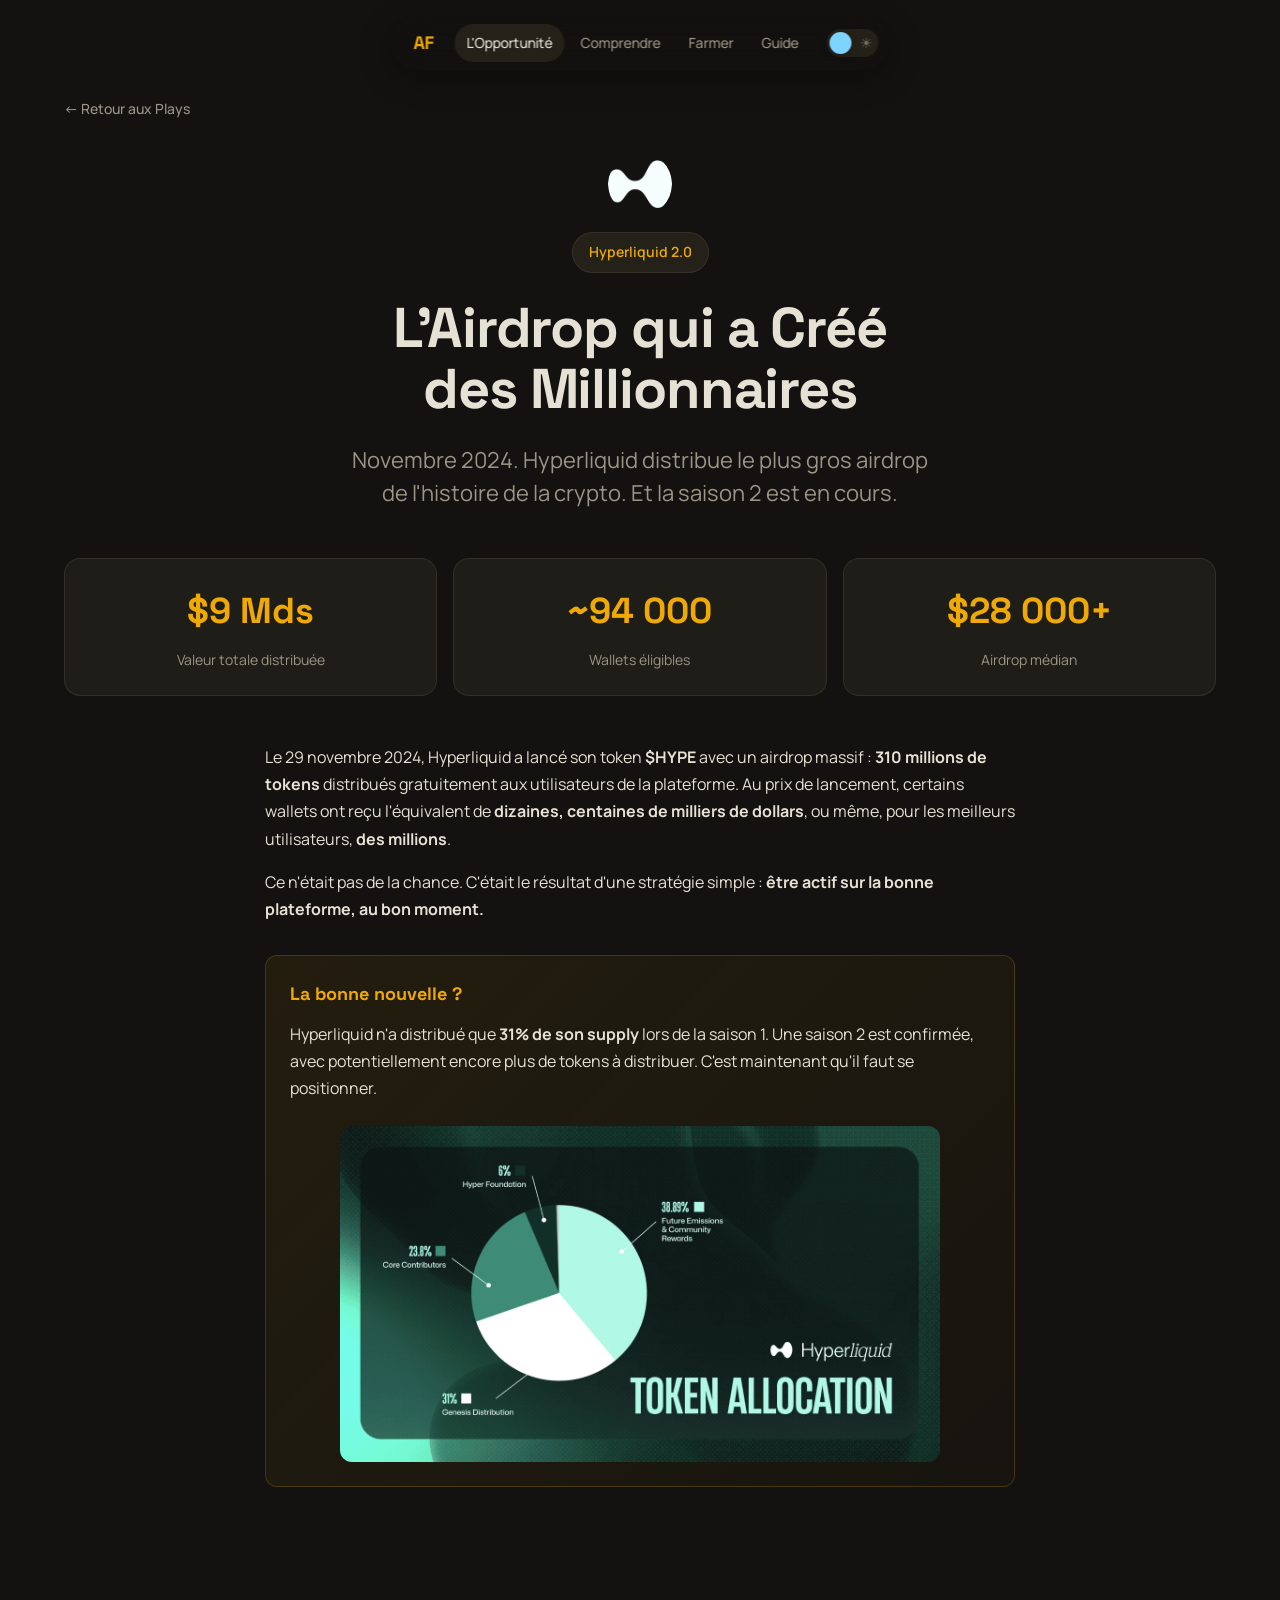
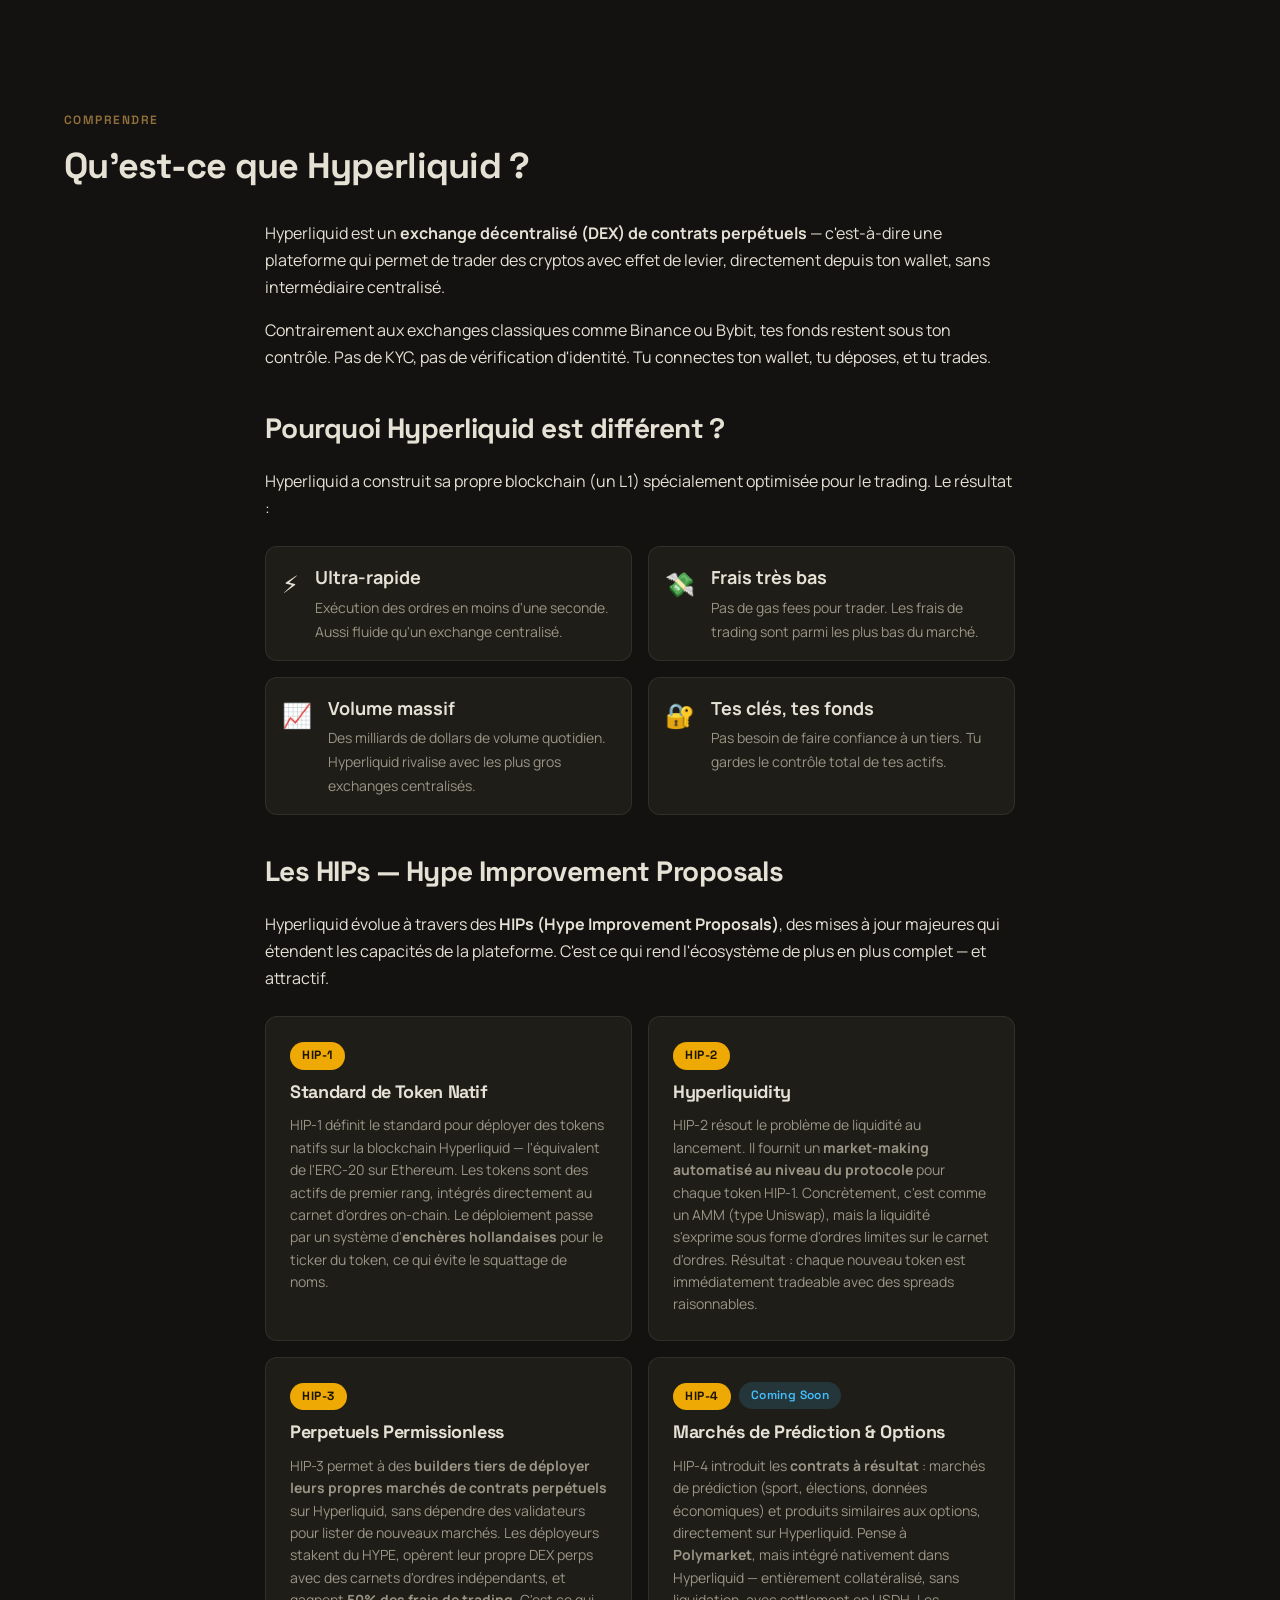
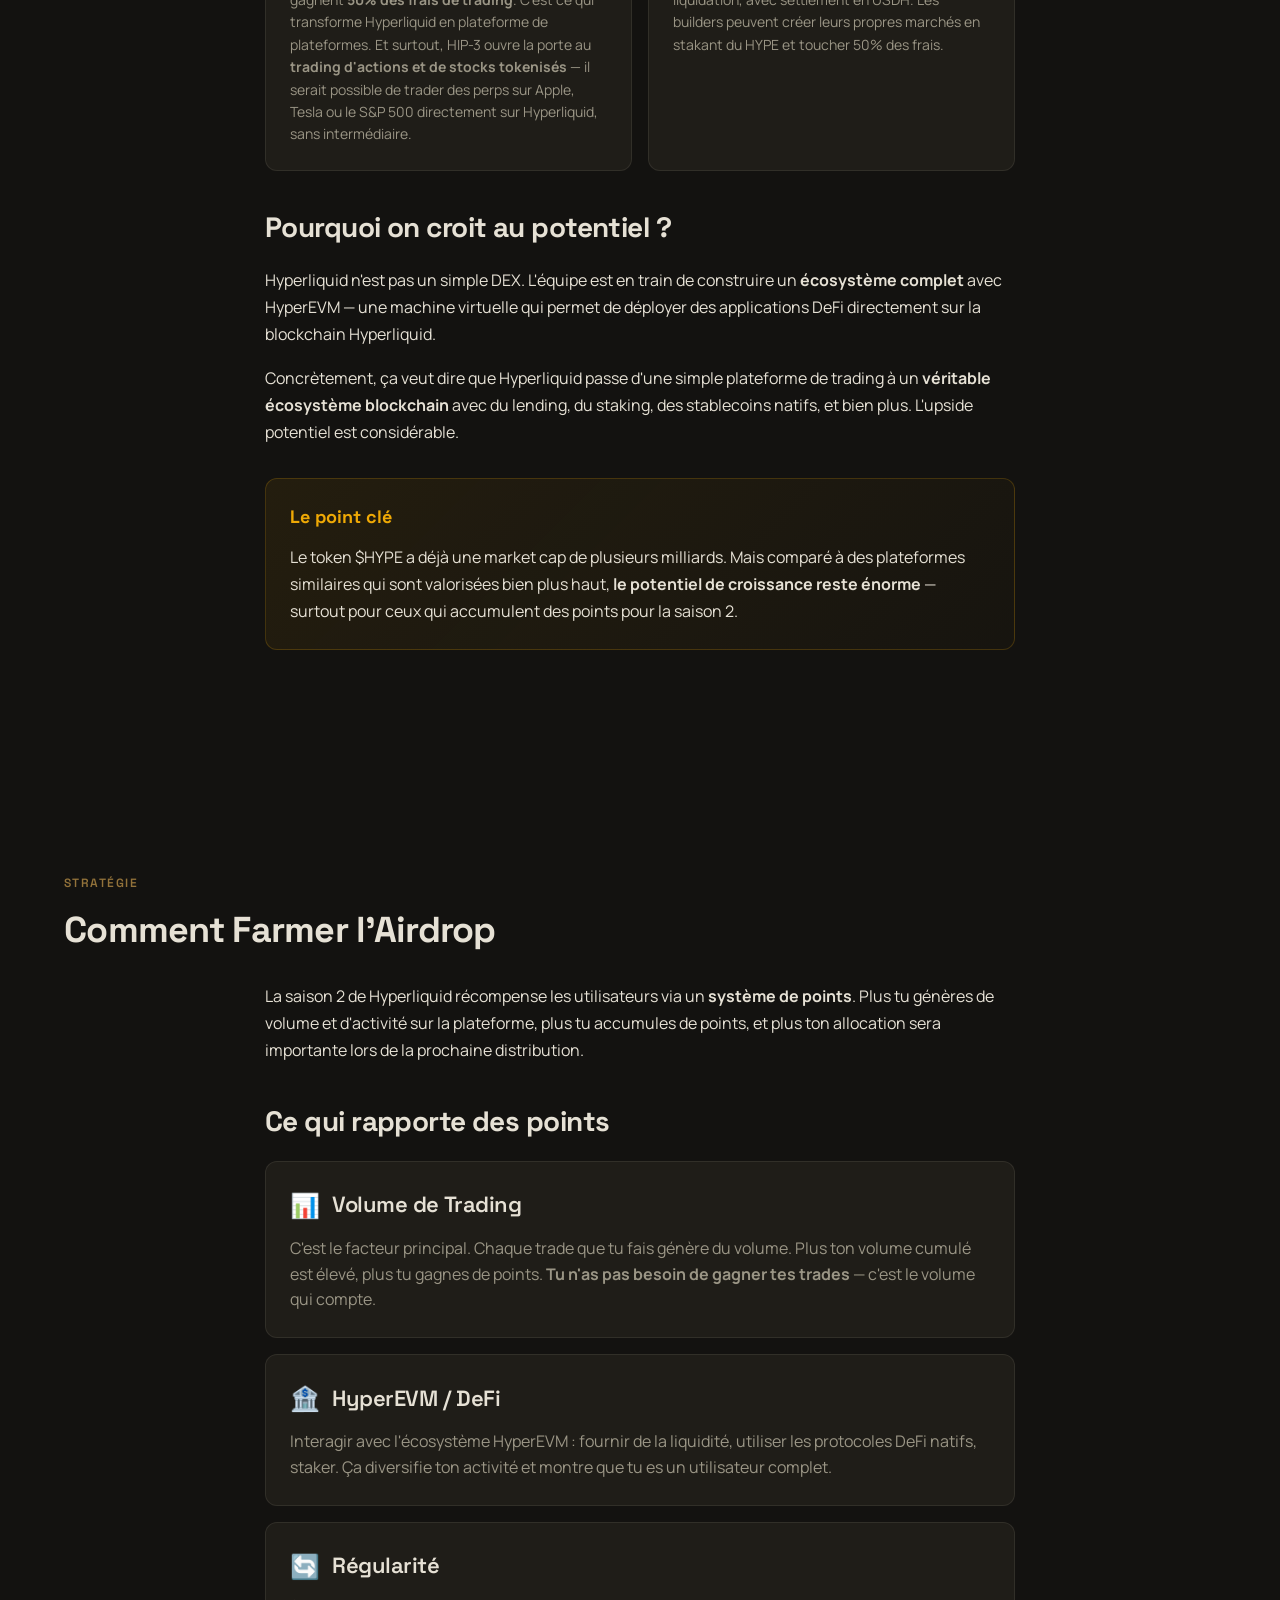
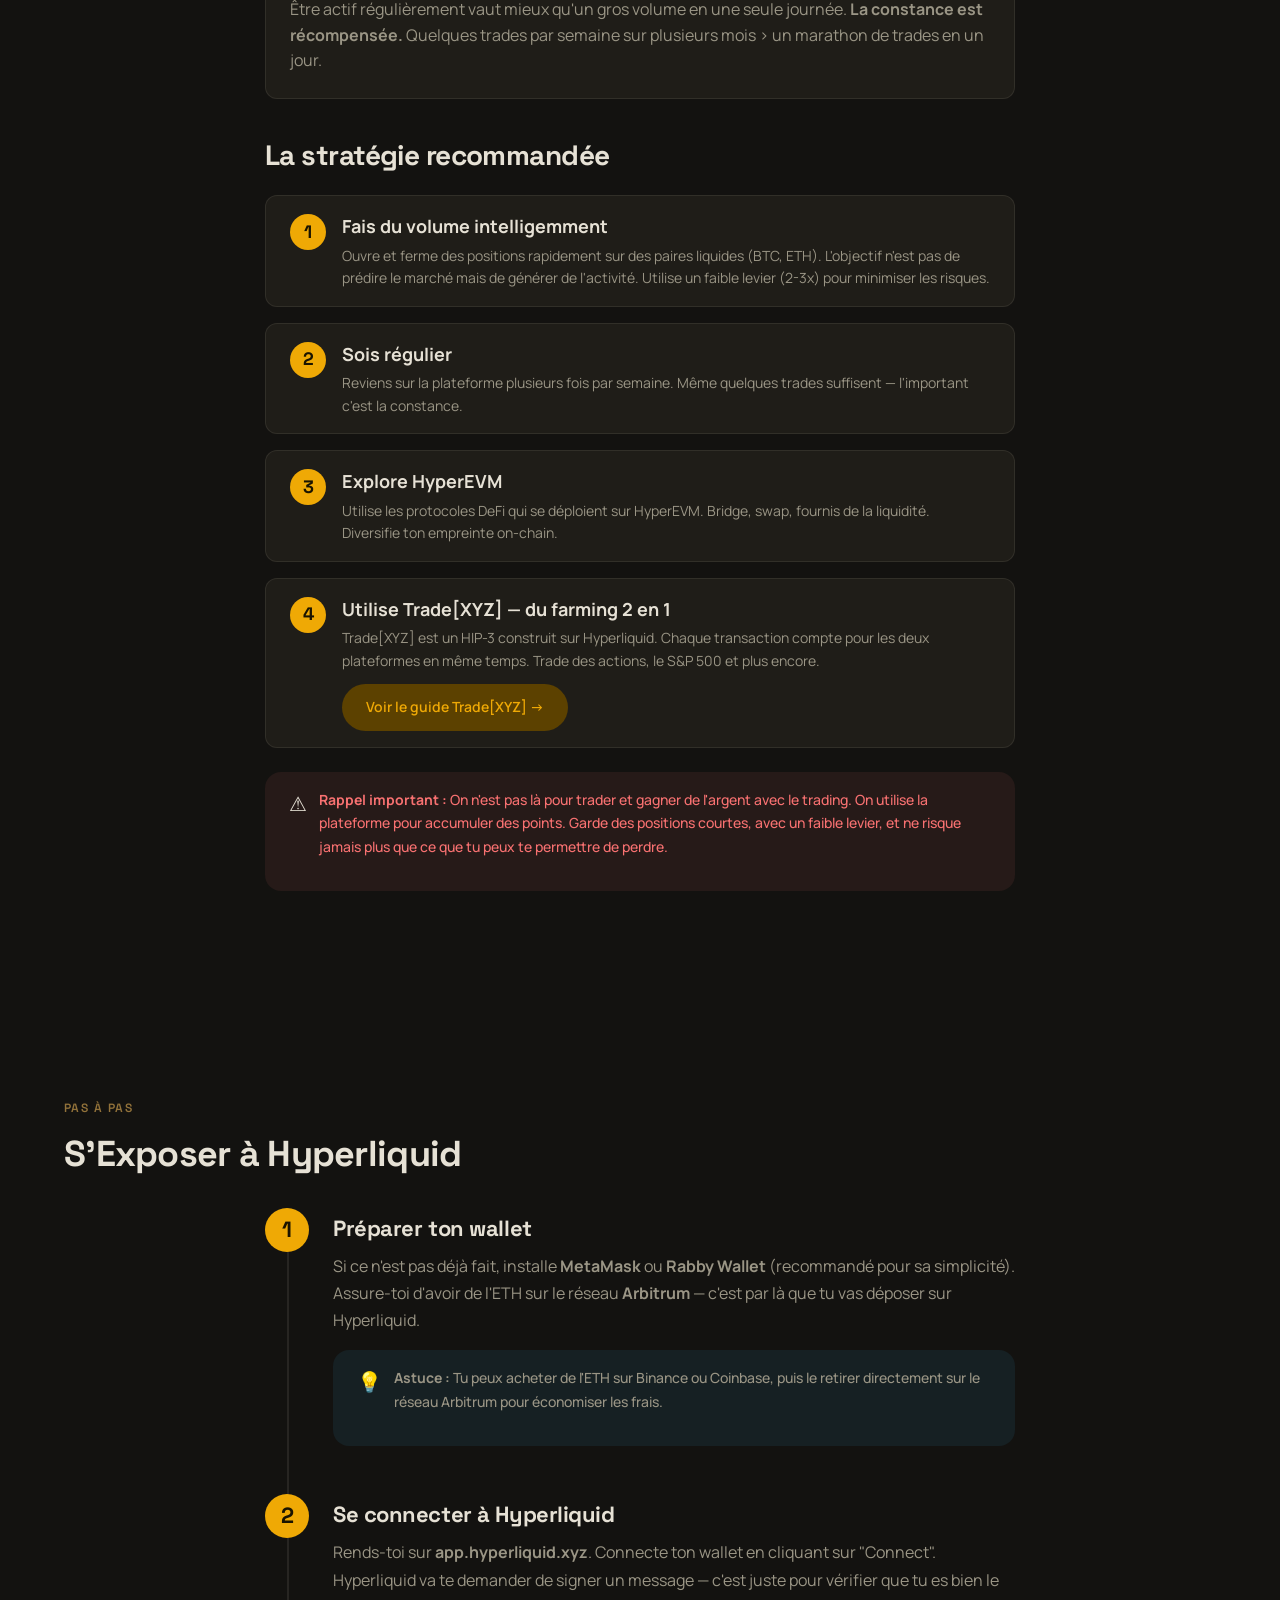
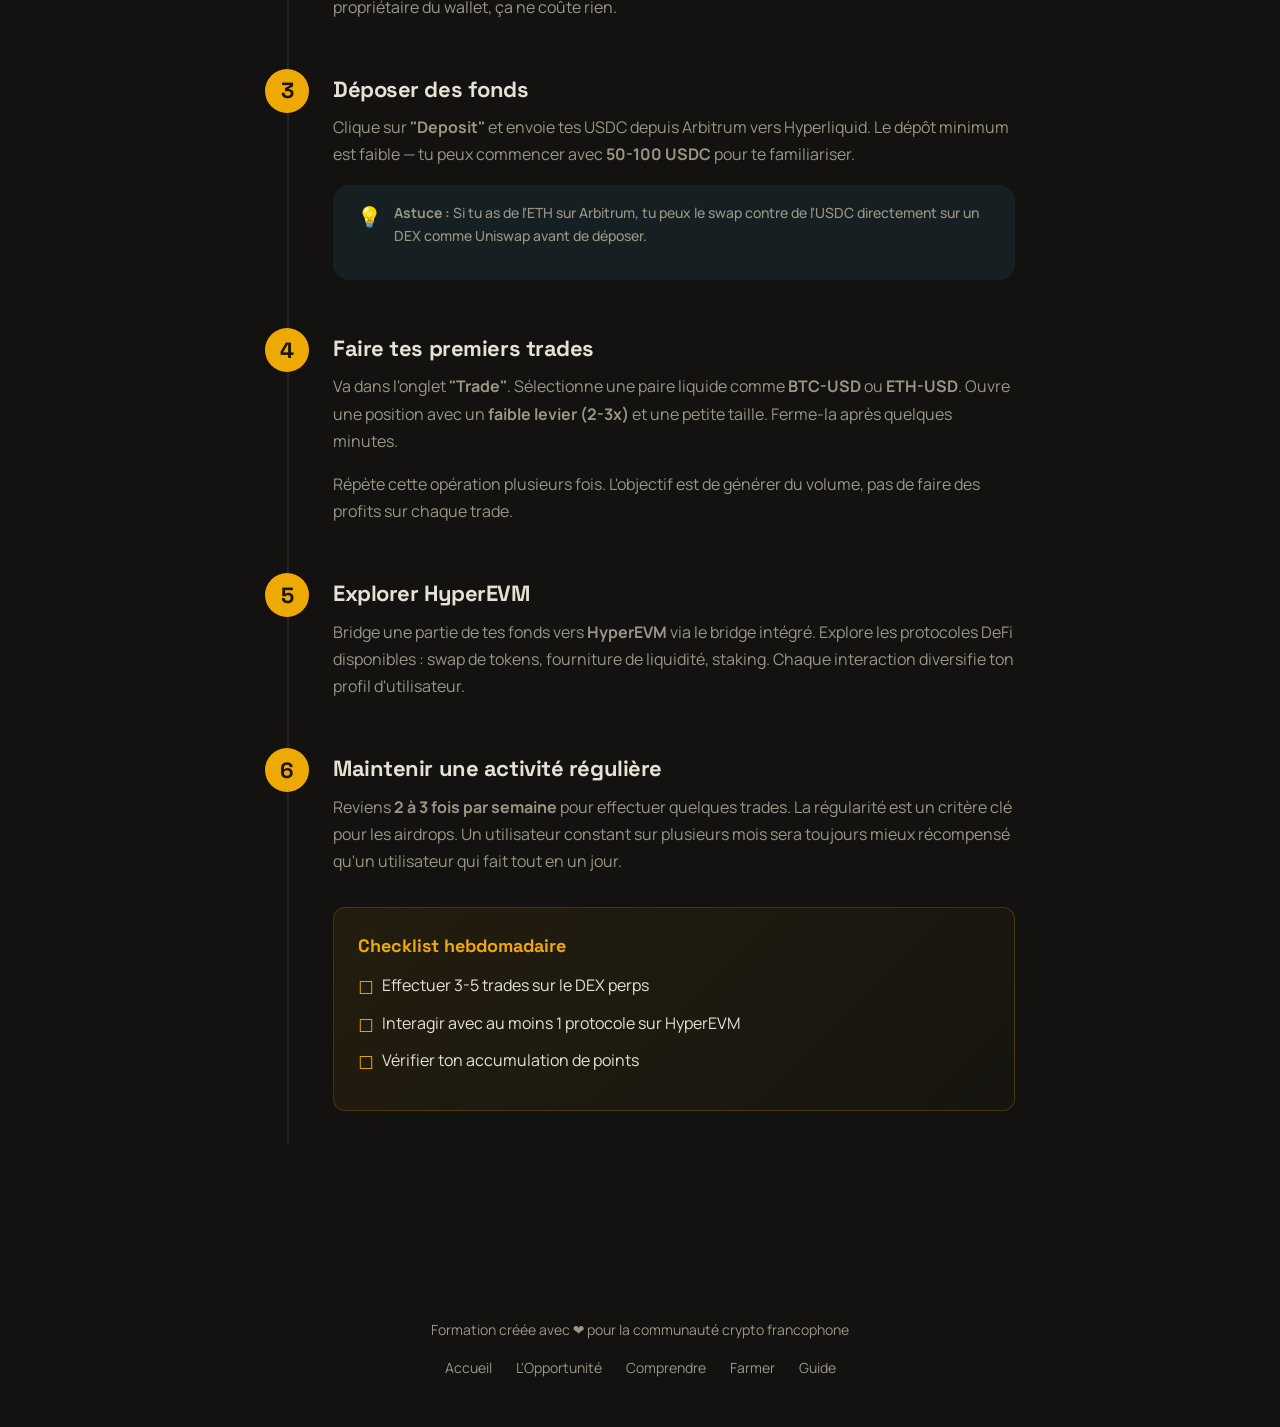
==== hyperliquid.html @ ed99808a "Site Airdrop Formation - guides Hyperliquid & Trade[XYZ] Co-Authored-By: Claude Opus 4.6 (1M context" ====
<!DOCTYPE html>
<html lang="fr" data-theme="dark">
<head>
  <meta charset="UTF-8">
  <meta name="viewport" content="width=device-width, initial-scale=1.0">
  <title>Guide Hyperliquid 2.0 — Airdrop Formation</title>
  <link rel="preconnect" href="https://fonts.googleapis.com">
  <link rel="preconnect" href="https://fonts.gstatic.com" crossorigin>
  <link href="https://fonts.googleapis.com/css2?family=Manrope:wght@300;400;500;600;700;800&family=Space+Grotesk:wght@400;500;600;700&display=swap" rel="stylesheet">
  <link rel="stylesheet" href="style.css">
  <link rel="stylesheet" href="guide.css">
</head>
<body>

  <!-- Scroll Progress -->
  <div class="scroll-progress" id="scrollProgress"></div>

  <!-- Navigation -->
  <nav class="nav" id="nav">
    <a href="index.html" class="nav-logo">AF</a>
    <ul class="nav-links">
      <li><a href="#hook" class="active">L'Opportunité</a></li>
      <li><a href="#understand">Comprendre</a></li>
      <li><a href="#farm">Farmer</a></li>
      <li><a href="#steps">Guide</a></li>
    </ul>
    <div class="theme-toggle" id="themeToggle" role="button" aria-label="Basculer thème clair/sombre">
      <span class="theme-toggle-icon moon">🌙</span>
      <span class="theme-toggle-icon sun">☀️</span>
    </div>
    <button class="nav-hamburger" id="navHamburger" aria-label="Menu">☰</button>
  </nav>

  <!-- ═══════════════ SECTION 1 — HOOK ═══════════════ -->
  <section class="guide-section section" id="hook">
    <div class="container">
      <a href="index.html" class="back-link reveal">← Retour aux Plays</a>

      <div class="guide-hero reveal reveal-delay-1">
        <img src="HL symbol_light green.png" alt="Hyperliquid" class="guide-hero-logo">
        <div class="guide-hero-badge">Hyperliquid 2.0</div>
        <h1 class="guide-hero-title">L'Airdrop qui a Créé<br>des <span class="gradient-text">Millionnaires</span></h1>
        <p class="guide-hero-subtitle">Novembre 2024. Hyperliquid distribue le plus gros airdrop de l'histoire de la crypto. Et la saison 2 est en cours.</p>
      </div>

      <div class="stats-row reveal reveal-delay-2">
        <div class="stat-card">
          <div class="stat-value">$9 Mds</div>
          <div class="stat-label">Valeur totale distribuée</div>
        </div>
        <div class="stat-card">
          <div class="stat-value">~94 000</div>
          <div class="stat-label">Wallets éligibles</div>
        </div>
        <div class="stat-card">
          <div class="stat-value">$28 000+</div>
          <div class="stat-label">Airdrop médian</div>
        </div>
      </div>

      <div class="guide-content reveal reveal-delay-3">
        <p>Le 29 novembre 2024, Hyperliquid a lancé son token <strong>$HYPE</strong> avec un airdrop massif : <strong>310 millions de tokens</strong> distribués gratuitement aux utilisateurs de la plateforme. Au prix de lancement, certains wallets ont reçu l'équivalent de <strong>dizaines, centaines de milliers de dollars</strong>, ou même, pour les meilleurs utilisateurs, <strong>des millions</strong>.</p>
        <p>Ce n'était pas de la chance. C'était le résultat d'une stratégie simple : <strong>être actif sur la bonne plateforme, au bon moment.</strong></p>

        <div class="highlight-box">
          <div class="highlight-box-title">La bonne nouvelle ?</div>
          <p>Hyperliquid n'a distribué que <strong>31% de son supply</strong> lors de la saison 1. Une saison 2 est confirmée, avec potentiellement encore plus de tokens à distribuer. C'est maintenant qu'il faut se positionner.</p>
          <img src="G5vGlauXwAAAbFG.png" alt="Hyperliquid Token Allocation — 38.89% réservés aux futures récompenses communautaires" class="guide-image">
        </div>
      </div>
    </div>
  </section>

  <!-- ═══════════════ SECTION 2 — COMPRENDRE ═══════════════ -->
  <section class="guide-section section" id="understand">
    <div class="container">
      <div class="section-label reveal">Comprendre</div>
      <h2 class="section-title reveal reveal-delay-1">Qu'est-ce que Hyperliquid ?</h2>

      <div class="guide-content reveal reveal-delay-2">
        <p>Hyperliquid est un <strong>exchange décentralisé (DEX) de contrats perpétuels</strong> — c'est-à-dire une plateforme qui permet de trader des cryptos avec effet de levier, directement depuis ton wallet, sans intermédiaire centralisé.</p>
        <p>Contrairement aux exchanges classiques comme Binance ou Bybit, tes fonds restent sous ton contrôle. Pas de KYC, pas de vérification d'identité. Tu connectes ton wallet, tu déposes, et tu trades.</p>

        <h3 class="guide-subtitle">Pourquoi Hyperliquid est différent ?</h3>
        <p>Hyperliquid a construit sa propre blockchain (un L1) spécialement optimisée pour le trading. Le résultat :</p>

        <div class="features-grid">
          <div class="feature-item">
            <span class="feature-icon">⚡</span>
            <div>
              <strong>Ultra-rapide</strong>
              <p>Exécution des ordres en moins d'une seconde. Aussi fluide qu'un exchange centralisé.</p>
            </div>
          </div>
          <div class="feature-item">
            <span class="feature-icon">💸</span>
            <div>
              <strong>Frais très bas</strong>
              <p>Pas de gas fees pour trader. Les frais de trading sont parmi les plus bas du marché.</p>
            </div>
          </div>
          <div class="feature-item">
            <span class="feature-icon">📈</span>
            <div>
              <strong>Volume massif</strong>
              <p>Des milliards de dollars de volume quotidien. Hyperliquid rivalise avec les plus gros exchanges centralisés.</p>
            </div>
          </div>
          <div class="feature-item">
            <span class="feature-icon">🔐</span>
            <div>
              <strong>Tes clés, tes fonds</strong>
              <p>Pas besoin de faire confiance à un tiers. Tu gardes le contrôle total de tes actifs.</p>
            </div>
          </div>
        </div>

        <h3 class="guide-subtitle">Les HIPs — Hype Improvement Proposals</h3>
        <p>Hyperliquid évolue à travers des <strong>HIPs (Hype Improvement Proposals)</strong>, des mises à jour majeures qui étendent les capacités de la plateforme. C'est ce qui rend l'écosystème de plus en plus complet — et attractif.</p>

        <div class="hip-cards">
          <div class="hip-card">
            <div class="hip-badge">HIP-1</div>
            <h4>Standard de Token Natif</h4>
            <p>HIP-1 définit le standard pour déployer des tokens natifs sur la blockchain Hyperliquid — l'équivalent de l'ERC-20 sur Ethereum. Les tokens sont des actifs de premier rang, intégrés directement au carnet d'ordres on-chain. Le déploiement passe par un système d'<strong>enchères hollandaises</strong> pour le ticker du token, ce qui évite le squattage de noms.</p>
          </div>
          <div class="hip-card">
            <div class="hip-badge">HIP-2</div>
            <h4>Hyperliquidity</h4>
            <p>HIP-2 résout le problème de liquidité au lancement. Il fournit un <strong>market-making automatisé au niveau du protocole</strong> pour chaque token HIP-1. Concrètement, c'est comme un AMM (type Uniswap), mais la liquidité s'exprime sous forme d'ordres limites sur le carnet d'ordres. Résultat : chaque nouveau token est immédiatement tradeable avec des spreads raisonnables.</p>
          </div>
          <div class="hip-card">
            <div class="hip-badge">HIP-3</div>
            <h4>Perpetuels Permissionless</h4>
            <p>HIP-3 permet à des <strong>builders tiers de déployer leurs propres marchés de contrats perpétuels</strong> sur Hyperliquid, sans dépendre des validateurs pour lister de nouveaux marchés. Les déployeurs stakent du HYPE, opèrent leur propre DEX perps avec des carnets d'ordres indépendants, et gagnent <strong>50% des frais de trading</strong>. C'est ce qui transforme Hyperliquid en plateforme de plateformes. Et surtout, HIP-3 ouvre la porte au <strong>trading d'actions et de stocks tokenisés</strong> — il serait possible de trader des perps sur Apple, Tesla ou le S&P 500 directement sur Hyperliquid, sans intermédiaire.</p>
          </div>
          <div class="hip-card">
            <div class="hip-badge">HIP-4</div><span class="coming-soon-badge">Coming Soon</span>
            <h4>Marchés de Prédiction & Options</h4>
            <p>HIP-4 introduit les <strong>contrats à résultat</strong> : marchés de prédiction (sport, élections, données économiques) et produits similaires aux options, directement sur Hyperliquid. Pense à <strong>Polymarket</strong>, mais intégré nativement dans Hyperliquid — entièrement collatéralisé, sans liquidation, avec settlement en USDH. Les builders peuvent créer leurs propres marchés en stakant du HYPE et toucher 50% des frais.</p>
          </div>
        </div>

        <h3 class="guide-subtitle">Pourquoi on croit au potentiel ?</h3>
        <p>Hyperliquid n'est pas un simple DEX. L'équipe est en train de construire un <strong>écosystème complet</strong> avec HyperEVM — une machine virtuelle qui permet de déployer des applications DeFi directement sur la blockchain Hyperliquid.</p>
        <p>Concrètement, ça veut dire que Hyperliquid passe d'une simple plateforme de trading à un <strong>véritable écosystème blockchain</strong> avec du lending, du staking, des stablecoins natifs, et bien plus. L'upside potentiel est considérable.</p>

        <div class="highlight-box">
          <div class="highlight-box-title">Le point clé</div>
          <p>Le token $HYPE a déjà une market cap de plusieurs milliards. Mais comparé à des plateformes similaires qui sont valorisées bien plus haut, <strong>le potentiel de croissance reste énorme</strong> — surtout pour ceux qui accumulent des points pour la saison 2.</p>
        </div>
      </div>
    </div>
  </section>

  <!-- ═══════════════ SECTION 3 — FARMER ═══════════════ -->
  <section class="guide-section section" id="farm">
    <div class="container">
      <div class="section-label reveal">Stratégie</div>
      <h2 class="section-title reveal reveal-delay-1">Comment Farmer l'Airdrop</h2>

      <div class="guide-content reveal reveal-delay-2">
        <p>La saison 2 de Hyperliquid récompense les utilisateurs via un <strong>système de points</strong>. Plus tu génères de volume et d'activité sur la plateforme, plus tu accumules de points, et plus ton allocation sera importante lors de la prochaine distribution.</p>

        <h3 class="guide-subtitle">Ce qui rapporte des points</h3>

        <div class="method-cards">
          <div class="method-card">
            <div class="method-header">
              <span class="method-icon">📊</span>
              <h4>Volume de Trading</h4>
            </div>
            <p>C'est le facteur principal. Chaque trade que tu fais génère du volume. Plus ton volume cumulé est élevé, plus tu gagnes de points. <strong>Tu n'as pas besoin de gagner tes trades</strong> — c'est le volume qui compte.</p>
          </div>
          <div class="method-card">
            <div class="method-header">
              <span class="method-icon">🏦</span>
              <h4>HyperEVM / DeFi</h4>
            </div>
            <p>Interagir avec l'écosystème HyperEVM : fournir de la liquidité, utiliser les protocoles DeFi natifs, staker. Ça diversifie ton activité et montre que tu es un utilisateur complet.</p>
          </div>
          <div class="method-card">
            <div class="method-header">
              <span class="method-icon">🔄</span>
              <h4>Régularité</h4>
            </div>
            <p>Être actif régulièrement vaut mieux qu'un gros volume en une seule journée. <strong>La constance est récompensée.</strong> Quelques trades par semaine sur plusieurs mois > un marathon de trades en un jour.</p>
          </div>
        </div>

        <h3 class="guide-subtitle">La stratégie recommandée</h3>

        <div class="strategy-box">
          <div class="strategy-item">
            <div class="strategy-num">1</div>
            <div>
              <strong>Fais du volume intelligemment</strong>
              <p>Ouvre et ferme des positions rapidement sur des paires liquides (BTC, ETH). L'objectif n'est pas de prédire le marché mais de générer de l'activité. Utilise un faible levier (2-3x) pour minimiser les risques.</p>
            </div>
          </div>
          <div class="strategy-item">
            <div class="strategy-num">2</div>
            <div>
              <strong>Sois régulier</strong>
              <p>Reviens sur la plateforme plusieurs fois par semaine. Même quelques trades suffisent — l'important c'est la constance.</p>
            </div>
          </div>
          <div class="strategy-item">
            <div class="strategy-num">3</div>
            <div>
              <strong>Explore HyperEVM</strong>
              <p>Utilise les protocoles DeFi qui se déploient sur HyperEVM. Bridge, swap, fournis de la liquidité. Diversifie ton empreinte on-chain.</p>
            </div>
          </div>
          <div class="strategy-item">
            <div class="strategy-num">4</div>
            <div>
              <strong>Utilise Trade[XYZ] — du farming 2 en 1</strong>
              <p>Trade[XYZ] est un HIP-3 construit sur Hyperliquid. Chaque transaction compte pour les deux plateformes en même temps. Trade des actions, le S&P 500 et plus encore.</p>
              <a href="tradexyz.html" class="play-card-cta" style="margin-top: var(--sp-3);">Voir le guide Trade[XYZ] →</a>
            </div>
          </div>
        </div>

        <div class="warning-box">
          <span style="font-size:1.25rem;">⚠️</span>
          <p><strong>Rappel important :</strong> On n'est pas là pour trader et gagner de l'argent avec le trading. On utilise la plateforme pour accumuler des points. Garde des positions courtes, avec un faible levier, et ne risque jamais plus que ce que tu peux te permettre de perdre.</p>
        </div>
      </div>
    </div>
  </section>

  <!-- ═══════════════ SECTION 4 — ÉTAPES ═══════════════ -->
  <section class="guide-section section" id="steps">
    <div class="container">
      <div class="section-label reveal">Pas à Pas</div>
      <h2 class="section-title reveal reveal-delay-1">S'Exposer à Hyperliquid</h2>

      <div class="guide-steps">

        <div class="guide-step reveal">
          <div class="guide-step-number">1</div>
          <div class="guide-step-content">
            <h3>Préparer ton wallet</h3>
            <p>Si ce n'est pas déjà fait, installe <strong>MetaMask</strong> ou <strong>Rabby Wallet</strong> (recommandé pour sa simplicité). Assure-toi d'avoir de l'ETH sur le réseau <strong>Arbitrum</strong> — c'est par là que tu vas déposer sur Hyperliquid.</p>
            <div class="tip-box">
              <span style="font-size:1.25rem;">💡</span>
              <p><strong>Astuce :</strong> Tu peux acheter de l'ETH sur Binance ou Coinbase, puis le retirer directement sur le réseau Arbitrum pour économiser les frais.</p>
            </div>
          </div>
        </div>

        <div class="guide-step reveal reveal-delay-1">
          <div class="guide-step-number">2</div>
          <div class="guide-step-content">
            <h3>Se connecter à Hyperliquid</h3>
            <p>Rends-toi sur <strong>app.hyperliquid.xyz</strong>. Connecte ton wallet en cliquant sur "Connect". Hyperliquid va te demander de signer un message — c'est juste pour vérifier que tu es bien le propriétaire du wallet, ça ne coûte rien.</p>
          </div>
        </div>

        <div class="guide-step reveal reveal-delay-2">
          <div class="guide-step-number">3</div>
          <div class="guide-step-content">
            <h3>Déposer des fonds</h3>
            <p>Clique sur <strong>"Deposit"</strong> et envoie tes USDC depuis Arbitrum vers Hyperliquid. Le dépôt minimum est faible — tu peux commencer avec <strong>50-100 USDC</strong> pour te familiariser.</p>
            <div class="tip-box">
              <span style="font-size:1.25rem;">💡</span>
              <p><strong>Astuce :</strong> Si tu as de l'ETH sur Arbitrum, tu peux le swap contre de l'USDC directement sur un DEX comme Uniswap avant de déposer.</p>
            </div>
          </div>
        </div>

        <div class="guide-step reveal reveal-delay-3">
          <div class="guide-step-number">4</div>
          <div class="guide-step-content">
            <h3>Faire tes premiers trades</h3>
            <p>Va dans l'onglet <strong>"Trade"</strong>. Sélectionne une paire liquide comme <strong>BTC-USD</strong> ou <strong>ETH-USD</strong>. Ouvre une position avec un <strong>faible levier (2-3x)</strong> et une petite taille. Ferme-la après quelques minutes.</p>
            <p>Répète cette opération plusieurs fois. L'objectif est de générer du volume, pas de faire des profits sur chaque trade.</p>
          </div>
        </div>

        <div class="guide-step reveal">
          <div class="guide-step-number">5</div>
          <div class="guide-step-content">
            <h3>Explorer HyperEVM</h3>
            <p>Bridge une partie de tes fonds vers <strong>HyperEVM</strong> via le bridge intégré. Explore les protocoles DeFi disponibles : swap de tokens, fourniture de liquidité, staking. Chaque interaction diversifie ton profil d'utilisateur.</p>
          </div>
        </div>

        <div class="guide-step reveal reveal-delay-1">
          <div class="guide-step-number">6</div>
          <div class="guide-step-content">
            <h3>Maintenir une activité régulière</h3>
            <p>Reviens <strong>2 à 3 fois par semaine</strong> pour effectuer quelques trades. La régularité est un critère clé pour les airdrops. Un utilisateur constant sur plusieurs mois sera toujours mieux récompensé qu'un utilisateur qui fait tout en un jour.</p>

            <div class="highlight-box">
              <div class="highlight-box-title">Checklist hebdomadaire</div>
              <ul class="checklist">
                <li>Effectuer 3-5 trades sur le DEX perps</li>
                <li>Interagir avec au moins 1 protocole sur HyperEVM</li>
                <li>Vérifier ton accumulation de points</li>
              </ul>
            </div>
          </div>
        </div>

      </div>
    </div>
  </section>

  <!-- ═══════════════ FOOTER ═══════════════ -->
  <footer class="footer">
    <div class="container">
      <p class="footer-text">Formation créée avec ❤️ pour la communauté crypto francophone</p>
      <div class="footer-links">
        <a href="index.html">Accueil</a>
        <a href="#hook">L'Opportunité</a>
        <a href="#understand">Comprendre</a>
        <a href="#farm">Farmer</a>
        <a href="#steps">Guide</a>
      </div>
    </div>
  </footer>

  <script src="script.js"></script>
</body>
</html>
---- style.css ----
/* ═══════════════════════════════════════════
   DESIGN TOKENS — The Luminescent Scholar
   ═══════════════════════════════════════════ */
:root {
  --surface: #131210;
  --surface-dim: #0e0d0b;
  --surface-container-low: #1a1814;
  --surface-container: #1f1d18;
  --surface-container-high: #242118;
  --surface-container-highest: #2e2a1f;
  --surface-bright: #38342a;
  --primary: #efa905;
  --primary-container: #5c4100;
  --primary-fixed-dim: #c28d04;
  --secondary: #92723a;
  --secondary-dim: #6b5329;
  --tertiary: #43bfff;
  --tertiary-fixed: #7dd4ff;
  --on-surface: #e6e1d5;
  --on-surface-variant: #9a9585;
  --on-primary: #1a1400;
  --surface-tint: #efa905;
  --outline-variant: rgba(154, 149, 133, 0.15);

  /* Spacing scale */
  --sp-1: 0.25rem;
  --sp-2: 0.5rem;
  --sp-3: 0.75rem;
  --sp-4: 1rem;
  --sp-6: 1.5rem;
  --sp-8: 2rem;
  --sp-10: 2.5rem;
  --sp-12: 3rem;
  --sp-16: 4rem;
  --sp-20: 5rem;
  --sp-24: 6rem;

  /* Typography */
  --font-display: 'Space Grotesk', system-ui, sans-serif;
  --font-body: 'Manrope', system-ui, sans-serif;
  --display-lg: 3.5rem;
  --headline-lg: 2.25rem;
  --headline-md: 1.75rem;
  --title-lg: 1.375rem;
  --title-md: 1.125rem;
  --body-lg: 1rem;
  --body-md: 0.875rem;
  --label-lg: 0.875rem;
  --label-sm: 0.75rem;

  /* Transitions */
  --ease-out-expo: cubic-bezier(0.16, 1, 0.3, 1);
  --duration-md: 300ms;
  --duration-lg: 500ms;
}

/* Light theme overrides */
[data-theme="light"] {
  --surface: #faf6ee;
  --surface-dim: #f0ece3;
  --surface-container-low: #f5f1e8;
  --surface-container: #efe9e0;
  --surface-container-high: #e5dfd5;
  --surface-container-highest: #dbd5cb;
  --surface-bright: #d0cab0;
  --on-surface: #1c1a15;
  --on-surface-variant: #5e5a4f;
  --primary: #b07d00;
  --primary-container: #ffeab5;
  --primary-fixed-dim: #8a6300;
  --secondary: #6b5329;
  --secondary-dim: #92723a;
  --tertiary: #0077b6;
  --surface-tint: #b07d00;
  --on-primary: #ffffff;
}

/* ═══════════════════════════════════════════
   RESET & BASE
   ═══════════════════════════════════════════ */
*, *::before, *::after { box-sizing: border-box; margin: 0; padding: 0; }

/* ═══════════════════════════════════════════
   LOADER — BlurText animation
   ═══════════════════════════════════════════ */
.loader {
  position: fixed;
  top: 0;
  left: 0;
  width: 100%;
  height: 100%;
  z-index: 9999;
  background: var(--surface);
  display: flex;
  align-items: center;
  justify-content: center;
  transition: opacity 0.4s ease, visibility 0.4s ease;
}

.loader.fade-out {
  opacity: 0;
  visibility: hidden;
  transition: opacity 0.6s cubic-bezier(0.16, 1, 0.3, 1), visibility 0.6s cubic-bezier(0.16, 1, 0.3, 1);
}

.loader-text {
  display: flex;
  flex-wrap: wrap;
  gap: 0.4em;
  font-family: var(--font-display);
  font-size: clamp(1.5rem, 4vw, 3rem);
  font-weight: 700;
  color: var(--on-surface);
}

.loader-text span {
  display: inline-block;
  opacity: 0;
  filter: blur(10px);
  transform: translateY(-30px);
  animation: blurTextIn 1.2s cubic-bezier(0.25, 0.1, 0.25, 1) forwards;
  will-change: transform, filter, opacity;
}

.loader-text span:nth-child(1) { animation-delay: 0.1s; }
.loader-text span:nth-child(2) { animation-delay: 0.35s; }
.loader-text span:nth-child(3) { animation-delay: 0.6s; }
.loader-text span:nth-child(4) { animation-delay: 0.85s; color: var(--primary); }

@keyframes blurTextIn {
  0% {
    opacity: 0;
    filter: blur(10px);
    transform: translateY(-30px);
  }
  100% {
    opacity: 1;
    filter: blur(0px);
    transform: translateY(0);
  }
}

html {
  scroll-behavior: smooth;
  -webkit-font-smoothing: antialiased;
  -moz-osx-font-smoothing: grayscale;
  background: var(--surface);
  transition: background var(--duration-md) ease;
}

body {
  font-family: var(--font-body);
  font-size: var(--body-lg);
  color: var(--on-surface);
  background: transparent;
  line-height: 1.6;
  overflow-x: hidden;
  transition: color var(--duration-md) ease;
}

h1, h2, h3, h4 {
  font-family: var(--font-display);
  line-height: 1.15;
  letter-spacing: -0.02em;
}

a { color: inherit; text-decoration: none; }
button { font-family: inherit; cursor: pointer; border: none; background: none; }
img { max-width: 100%; display: block; }

/* ═══════════════════════════════════════════
   SCROLL PROGRESS BAR
   ═══════════════════════════════════════════ */
.scroll-progress {
  position: fixed;
  top: 0;
  left: 0;
  height: 3px;
  background: linear-gradient(90deg, var(--primary-container), var(--secondary));
  z-index: 1000;
  width: 0%;
  transition: width 50ms linear;
}

/* ═══════════════════════════════════════════
   NAVIGATION — Glassmorphism
   ═══════════════════════════════════════════ */
.nav {
  position: fixed;
  top: var(--sp-4);
  left: 50%;
  transform: translateX(-50%);
  z-index: 100;
  display: flex;
  align-items: center;
  gap: var(--sp-2);
  padding: var(--sp-2) var(--sp-3);
  background: rgba(19, 18, 16, 0.6);
  backdrop-filter: blur(20px);
  -webkit-backdrop-filter: blur(20px);
  border-radius: 100px;
  transition: background var(--duration-md) ease, box-shadow var(--duration-md) ease;
  box-shadow: 0 8px 32px rgba(0,0,0,0.3);
}

[data-theme="light"] .nav {
  background: rgba(250, 246, 238, 0.65);
  box-shadow: 0 8px 32px rgba(0,0,0,0.08);
}

.nav-logo {
  font-family: var(--font-display);
  font-weight: 700;
  font-size: var(--title-md);
  color: var(--primary);
  padding: 0 var(--sp-3);
  white-space: nowrap;
}

.nav-links {
  display: flex;
  gap: var(--sp-1);
  list-style: none;
}

.nav-links a {
  display: block;
  padding: var(--sp-2) var(--sp-3);
  font-size: var(--label-lg);
  font-weight: 500;
  color: var(--on-surface-variant);
  border-radius: 100px;
  transition: color var(--duration-md) ease, background var(--duration-md) ease;
  white-space: nowrap;
}

.nav-links a:hover,
.nav-links a.active {
  color: var(--on-surface);
  background: var(--surface-container-high);
}

/* Day/Night Toggle */
.theme-toggle {
  position: relative;
  width: 52px;
  height: 28px;
  background: var(--surface-container-high);
  border-radius: 100px;
  cursor: pointer;
  transition: background var(--duration-md) ease;
  flex-shrink: 0;
  margin-left: var(--sp-2);
}

.theme-toggle::after {
  content: '';
  position: absolute;
  top: 3px;
  left: 3px;
  width: 22px;
  height: 22px;
  border-radius: 50%;
  background: var(--tertiary-fixed);
  transition: transform var(--duration-md) var(--ease-out-expo), background var(--duration-md) ease;
  box-shadow: 0 2px 8px rgba(0,0,0,0.2);
}

[data-theme="light"] .theme-toggle::after {
  transform: translateX(24px);
  background: var(--primary);
}

.theme-toggle-icon {
  position: absolute;
  top: 50%;
  transform: translateY(-50%);
  font-size: 14px;
  line-height: 1;
  transition: opacity var(--duration-md) ease;
}

.theme-toggle-icon.moon { left: 7px; opacity: 1; }
.theme-toggle-icon.sun { right: 6px; opacity: 0.4; }

[data-theme="light"] .theme-toggle-icon.moon { opacity: 0.4; }
[data-theme="light"] .theme-toggle-icon.sun { opacity: 1; }

/* Mobile nav */
.nav-hamburger {
  display: none;
  width: 32px;
  height: 32px;
  align-items: center;
  justify-content: center;
  color: var(--on-surface);
  font-size: 1.25rem;
}

@media (max-width: 768px) {
  .nav {
    width: calc(100% - 2rem);
    padding: var(--sp-2) var(--sp-3);
    justify-content: space-between;
  }
  .nav-links { display: none; }
  .nav-hamburger { display: flex; }
  .nav.open .nav-links {
    display: flex;
    flex-direction: column;
    position: absolute;
    top: calc(100% + var(--sp-2));
    left: 0;
    right: 0;
    background: rgba(19, 18, 16, 0.9);
    backdrop-filter: blur(20px);
    border-radius: var(--sp-4);
    padding: var(--sp-3);
    box-shadow: 0 16px 48px rgba(0,0,0,0.4);
  }
  [data-theme="light"] .nav.open .nav-links {
    background: rgba(250, 246, 238, 0.9);
  }
}

/* ═══════════════════════════════════════════
   LAYOUT UTILITIES
   ═══════════════════════════════════════════ */
.container {
  max-width: 1200px;
  margin: 0 auto;
  padding: 0 var(--sp-6);
}

.section {
  padding: var(--sp-24) 0;
  position: relative;
}

.section-label {
  font-family: var(--font-display);
  font-size: var(--label-sm);
  font-weight: 600;
  text-transform: uppercase;
  letter-spacing: 0.12em;
  color: var(--secondary);
  margin-bottom: var(--sp-4);
}

.section-title {
  font-size: var(--headline-lg);
  margin-bottom: var(--sp-8);
}

/* ═══════════════════════════════════════════
   SCROLL REVEAL ANIMATIONS
   ═══════════════════════════════════════════ */
.reveal {
  opacity: 0;
  transform: translateY(20px);
  transition: opacity var(--duration-lg) var(--ease-out-expo),
              transform var(--duration-lg) var(--ease-out-expo);
}

.reveal.visible {
  opacity: 1;
  transform: translateY(0);
}

.reveal-delay-1 { transition-delay: 80ms; }
.reveal-delay-2 { transition-delay: 160ms; }
.reveal-delay-3 { transition-delay: 240ms; }
.reveal-delay-4 { transition-delay: 320ms; }
.reveal-delay-5 { transition-delay: 400ms; }

/* ═══════════════════════════════════════════
   HERO SECTION
   ═══════════════════════════════════════════ */
.hero {
  min-height: 100vh;
  display: flex;
  align-items: center;
  padding-top: var(--sp-20);
  background: transparent;
  position: relative;
  overflow: hidden;
}

/* Floating lines background */
.floating-lines-bg {
  position: fixed;
  top: 0;
  left: 0;
  width: 100%;
  height: 100%;
  z-index: 0;
  pointer-events: none;
  overflow: hidden;
  transition: opacity var(--duration-md) ease;
}

.floating-lines-bg canvas {
  pointer-events: auto;
}

[data-theme="light"] .floating-lines-bg {
  opacity: 0.4;
  mix-blend-mode: multiply;
}

body > section,
body > footer,
body > nav {
  position: relative;
  z-index: 1;
}

/* Perspective grid */
.hero-grid-bg {
  position: absolute;
  bottom: -40%;
  left: 50%;
  transform: translateX(-50%);
  width: 200%;
  height: 80%;
  background:
    linear-gradient(90deg, rgba(239, 169, 5, 0.15) 1px, transparent 1px),
    linear-gradient(0deg, rgba(239, 169, 5, 0.15) 1px, transparent 1px);
  background-size: 80px 80px;
  transform-origin: center bottom;
  transform: translateX(-50%) perspective(400px) rotateX(55deg);
  mask-image: radial-gradient(ellipse 60% 80% at 50% 100%, black 20%, transparent 70%);
  -webkit-mask-image: radial-gradient(ellipse 60% 80% at 50% 100%, black 20%, transparent 70%);
  pointer-events: none;
  transition: transform 0.1s linear;
}

/* Horizon glow line */
.hero-grid-bg::after {
  content: '';
  position: absolute;
  top: 40%;
  left: 10%;
  right: 10%;
  height: 1px;
  background: linear-gradient(90deg, transparent, rgba(239, 169, 5, 0.4), rgba(239, 169, 5, 0.7), rgba(239, 169, 5, 0.4), transparent);
  filter: blur(2px);
}

.hero-grid {
  display: grid;
  grid-template-columns: 1.1fr 0.9fr;
  gap: var(--sp-12);
  align-items: center;
}

.hero-content { padding-right: var(--sp-8); }

.hero-badge {
  display: inline-flex;
  align-items: center;
  gap: var(--sp-2);
  padding: var(--sp-2) var(--sp-4);
  background: var(--surface-container-high);
  border-radius: 100px;
  font-size: var(--label-sm);
  font-weight: 600;
  color: var(--secondary);
  margin-bottom: var(--sp-8);
  letter-spacing: 0.04em;
  text-transform: uppercase;
}

.hero-badge .pulse {
  width: 8px;
  height: 8px;
  border-radius: 50%;
  background: var(--secondary);
  animation: pulse 2s ease-in-out infinite;
}

@keyframes pulse {
  0%, 100% { opacity: 1; box-shadow: 0 0 0 0 rgba(67, 191, 255, 0.4); }
  50% { opacity: 0.7; box-shadow: 0 0 0 8px rgba(56, 189, 248, 0); }
}

.hero h1 {
  font-size: var(--display-lg);
  line-height: 1.05;
  margin-bottom: var(--sp-6);
}

.hero h1 .gradient-text {
  background: linear-gradient(135deg, var(--primary), var(--secondary));
  -webkit-background-clip: text;
  -webkit-text-fill-color: transparent;
  background-clip: text;
}

.hero-subtitle {
  font-size: 1.125rem;
  color: var(--on-surface-variant);
  max-width: 480px;
  margin-bottom: var(--sp-10);
  line-height: 1.7;
}

.hero-cta {
  display: inline-flex;
  align-items: center;
  gap: var(--sp-3);
  padding: var(--sp-4) var(--sp-8);
  background: linear-gradient(135deg, var(--primary), var(--primary-container));
  color: var(--on-primary);
  font-family: var(--font-display);
  font-size: var(--title-md);
  font-weight: 600;
  border-radius: 1.5rem;
  transition: box-shadow var(--duration-md) ease, transform var(--duration-md) var(--ease-out-expo);
  position: relative;
}

.hero-cta:hover {
  box-shadow: 0 0 0 0.5rem rgba(239, 169, 5, 0.15), 0 12px 40px rgba(239, 169, 5, 0.3);
  transform: translateY(-2px);
}

.hero-cta .arrow {
  transition: transform var(--duration-md) var(--ease-out-expo);
}

.hero-cta:hover .arrow {
  transform: translateX(4px);
}

/* Hero visual — floating cards */
.hero-visual {
  position: relative;
  display: flex;
  justify-content: center;
  align-items: center;
  min-height: 400px;
  perspective: 800px;
  transform-style: preserve-3d;
}

.hero-float-card {
  position: absolute;
  background: var(--surface-container-highest);
  border-radius: 1.5rem;
  padding: var(--sp-6);
  box-shadow: 0 40px 80px rgba(0,0,0,0.25);
  transition: background var(--duration-md) ease, transform 0.05s linear, opacity 0.05s linear;
  will-change: transform, opacity;
}

.hero-float-card:nth-child(1) {
  top: 0;
  right: 0;
  width: 260px;
  animation: float1 6s ease-in-out infinite;
}

.hero-float-card:nth-child(2) {
  bottom: 20px;
  left: 0;
  width: 240px;
  animation: float2 7s ease-in-out infinite;
}

.hero-float-card:nth-child(3) {
  top: 50%;
  right: 15%;
  transform: translateY(-50%);
  width: 200px;
  animation: float3 5s ease-in-out infinite;
}

@keyframes float1 {
  0%, 100% { transform: translateY(0) rotate(2deg); }
  50% { transform: translateY(-15px) rotate(0deg); }
}
@keyframes float2 {
  0%, 100% { transform: translateY(0) rotate(-1deg); }
  50% { transform: translateY(-10px) rotate(1deg); }
}
@keyframes float3 {
  0%, 100% { transform: translateY(-50%) translateX(0); }
  50% { transform: translateY(calc(-50% - 12px)) translateX(5px); }
}

.float-card-icon {
  font-size: 2rem;
  margin-bottom: var(--sp-3);
}

.float-card-label {
  font-family: var(--font-display);
  font-weight: 600;
  font-size: var(--title-md);
  margin-bottom: var(--sp-1);
}

.float-card-value {
  font-size: var(--body-md);
  color: var(--on-surface-variant);
}

.float-card-value .highlight {
  color: var(--secondary);
  font-weight: 700;
}

@media (max-width: 768px) {
  .hero { padding-top: var(--sp-24); }
  .hero-grid { grid-template-columns: 1fr; gap: var(--sp-8); }
  .hero h1 { font-size: 2.5rem; }
  .hero-visual { min-height: 280px; }
  .hero-float-card { position: relative; top: auto; bottom: auto; left: auto; right: auto; width: 100% !important; transform: none !important; animation: none !important; }
  .hero-visual { flex-direction: column; gap: var(--sp-4); }
}

/* ═══════════════════════════════════════════
   SECTION 2 — C'est Quoi un Airdrop
   ═══════════════════════════════════════════ */
.explain-section {
  background: transparent;
  transition: background var(--duration-md) ease;
}

.explain-grid {
  display: grid;
  grid-template-columns: repeat(3, 1fr);
  gap: var(--sp-6);
  margin-bottom: var(--sp-12);
}

.explain-card {
  background: var(--surface-container-highest);
  border-radius: 1.5rem;
  padding: var(--sp-8);
  cursor: pointer;
  transition: background var(--duration-md) ease, transform var(--duration-md) var(--ease-out-expo);
  position: relative;
  overflow: hidden;
}

.explain-card:hover {
  background: var(--surface-bright);
  transform: translateY(-4px);
}

.explain-card-icon {
  font-size: 2.5rem;
  margin-bottom: var(--sp-4);
  display: block;
}

.explain-card h3 {
  font-size: var(--title-lg);
  margin-bottom: var(--sp-3);
}

.explain-card p {
  color: var(--on-surface-variant);
  font-size: var(--body-md);
  line-height: 1.7;
}

.explain-card .card-expand {
  max-height: 0;
  overflow: hidden;
  transition: max-height 600ms var(--ease-out-expo), opacity 400ms ease;
  opacity: 0;
}

.explain-card .expand-hint {
  display: inline-flex;
  align-items: center;
  gap: var(--sp-2);
  margin-top: var(--sp-4);
  font-size: var(--label-sm);
  color: var(--primary);
  font-weight: 600;
  text-transform: uppercase;
  letter-spacing: 0.06em;
}

.explain-card .expand-hint .chevron {
  transition: transform var(--duration-md) var(--ease-out-expo);
  display: inline-block;
}

/* Overlay backdrop */
.explain-overlay {
  position: fixed;
  inset: 0;
  background: rgba(0, 0, 0, 0.6);
  backdrop-filter: blur(8px);
  -webkit-backdrop-filter: blur(8px);
  z-index: 90;
  opacity: 0;
  pointer-events: none;
  transition: opacity 400ms ease;
}

.explain-overlay.active {
  opacity: 1;
  pointer-events: auto;
}

/* Expanded card state */
.explain-grid .border-glow-card {
  z-index: 1;
}

.explain-grid .border-glow-card.zooming {
  position: fixed;
  z-index: 95;
  transition: top 500ms var(--ease-out-expo), left 500ms var(--ease-out-expo), width 500ms var(--ease-out-expo), height 500ms var(--ease-out-expo), transform 500ms var(--ease-out-expo);
}

.explain-grid .border-glow-card.zoomed {
  position: fixed;
  z-index: 95;
  overflow-y: auto;
  scrollbar-width: none;
  -ms-overflow-style: none;
}

.explain-grid .border-glow-card.zoomed::-webkit-scrollbar {
  display: none;
  transition: top 500ms var(--ease-out-expo), left 500ms var(--ease-out-expo), width 500ms var(--ease-out-expo), height 500ms var(--ease-out-expo), transform 500ms var(--ease-out-expo);
}

.explain-grid .border-glow-card.closing {
  transition: top 400ms ease-in-out, left 400ms ease-in-out, width 400ms ease-in-out, height 400ms ease-in-out, transform 400ms ease-in-out;
}

.border-glow-card.zoomed .explain-card {
  cursor: default;
}

.border-glow-card.zoomed {
  scrollbar-width: none;
  -ms-overflow-style: none;
}

.border-glow-card.zoomed::-webkit-scrollbar {
  display: none;
}

.border-glow-card.zoomed .card-expand {
  max-height: 2000px;
  opacity: 1;
}

.border-glow-card.zoomed .card-expand p {
  color: var(--on-surface);
  font-size: 1.05rem;
  line-height: 1.9;
  margin-bottom: var(--sp-4);
}

.border-glow-card.zoomed .card-expand strong {
  color: var(--primary);
}

.border-glow-card.zoomed .explain-card {
  padding: var(--sp-8) var(--sp-10);
}

.border-glow-card.zoomed .explain-card h3 {
  font-size: var(--headline-md);
  margin-bottom: var(--sp-6);
}

.border-glow-card.zoomed .explain-card-icon {
  font-size: 3rem;
  margin-bottom: var(--sp-6);
}

.border-glow-card.zoomed .expand-hint {
  display: none;
}

/* Suite button inside zoomed card */
.explain-next-btn {
  display: none;
  margin-top: var(--sp-6);
  padding: var(--sp-3) var(--sp-8);
  background: var(--primary);
  color: var(--on-primary);
  border: none;
  border-radius: 999px;
  font-family: var(--font-body);
  font-size: 1rem;
  font-weight: 600;
  cursor: pointer;
  transition: background var(--duration-md) ease, transform var(--duration-md) ease;
}

.explain-next-btn:hover {
  background: var(--primary-hover);
  transform: scale(1.05);
}

.border-glow-card.zoomed .explain-next-btn {
  display: inline-block;
}

/* Hide Suite on the last card */
.border-glow-card.zoomed .explain-next-btn.last-card {
  display: none;
}

/* Close button for zoomed card */
.explain-close {
  display: none;
  position: absolute;
  top: var(--sp-4);
  right: var(--sp-4);
  width: 36px;
  height: 36px;
  border-radius: 50%;
  background: var(--surface-bright);
  color: var(--on-surface);
  font-size: 1.25rem;
  align-items: center;
  justify-content: center;
  cursor: pointer;
  z-index: 10;
  transition: background var(--duration-md) ease;
}

.explain-close:hover {
  background: var(--surface-container-high);
}

.border-glow-card.zoomed .explain-close {
  display: flex;
}

/* Famous examples */
.examples-row {
  display: grid;
  grid-template-columns: repeat(3, 1fr);
  gap: var(--sp-6);
}

.example-card {
  background: var(--surface-container-high);
  border-radius: 1.5rem;
  padding: var(--sp-6);
  text-align: center;
  transition: background var(--duration-md) ease, transform var(--duration-md) var(--ease-out-expo);
}

.example-card:hover {
  background: var(--surface-container-highest);
  transform: scale(1.03);
}

.example-name {
  font-family: var(--font-display);
  font-weight: 700;
  font-size: var(--title-lg);
  margin-bottom: var(--sp-2);
}

.example-token {
  color: var(--primary);
  font-weight: 700;
  font-size: var(--body-md);
  margin-bottom: var(--sp-2);
}

.example-value {
  font-size: var(--headline-md);
  font-family: var(--font-display);
  font-weight: 700;
  color: var(--secondary);
}

.example-label {
  font-size: var(--label-sm);
  color: var(--on-surface-variant);
  margin-top: var(--sp-1);
}

@media (max-width: 768px) {
  .explain-grid { grid-template-columns: 1fr; }
  .examples-row { grid-template-columns: 1fr; }
}

/* ═══════════════════════════════════════════
   SECTION 3 — Plays du Moment
   ═══════════════════════════════════════════ */
.plays-section {
  background: transparent;
  transition: background var(--duration-md) ease;
}

.plays-header {
  display: flex;
  align-items: flex-end;
  justify-content: space-between;
  margin-bottom: var(--sp-8);
  flex-wrap: wrap;
  gap: var(--sp-4);
}

.plays-filters {
  display: flex;
  gap: var(--sp-2);
  flex-wrap: wrap;
}

.filter-btn {
  padding: var(--sp-2) var(--sp-4);
  border-radius: 100px;
  font-size: var(--label-lg);
  font-weight: 500;
  color: var(--on-surface-variant);
  background: var(--surface-container-high);
  transition: all var(--duration-md) ease;
}

.filter-btn:hover,
.filter-btn.active {
  color: var(--on-primary);
  background: var(--primary-container);
}

.plays-grid {
  display: grid;
  grid-template-columns: repeat(auto-fill, minmax(340px, 1fr));
  gap: var(--sp-6);
}

.play-card {
  background: var(--surface-container-highest);
  border-radius: 1.5rem;
  padding: var(--sp-6);
  transition: background var(--duration-md) ease, transform var(--duration-md) var(--ease-out-expo), box-shadow var(--duration-md) ease;
  display: flex;
  flex-direction: column;
  gap: var(--sp-4);
}

.play-card:hover {
  background: var(--surface-bright);
  transform: translateY(-4px);
  box-shadow: 0 20px 60px rgba(0,0,0,0.2);
}

.play-card-header {
  display: flex;
  align-items: center;
  justify-content: space-between;
}

.play-card-identity {
  display: flex;
  align-items: center;
  gap: var(--sp-3);
}

.play-card-logo {
  width: 48px;
  height: 48px;
  background: var(--surface-container-high);
  border-radius: 1rem;
  display: flex;
  align-items: center;
  justify-content: center;
  font-size: 1.5rem;
  transition: background var(--duration-md) ease;
}

.play-card:hover .play-card-logo {
  background: var(--surface-container-highest);
}

.play-card-logo img {
  width: 28px;
  height: 28px;
  object-fit: contain;
}

.play-card-name {
  font-family: var(--font-display);
  font-weight: 700;
  font-size: var(--title-lg);
}

.play-card-category {
  font-size: var(--label-sm);
  color: var(--on-surface-variant);
}

.play-card-status {
  display: inline-flex;
  align-items: center;
  gap: var(--sp-1);
  padding: var(--sp-1) var(--sp-3);
  border-radius: 100px;
  font-size: var(--label-sm);
  font-weight: 600;
  background: rgba(67, 191, 255, 0.12);
  color: var(--secondary);
}

.play-card-status .dot {
  width: 6px;
  height: 6px;
  border-radius: 50%;
  background: var(--secondary);
  animation: pulse 2s ease-in-out infinite;
}

.play-card-desc {
  color: var(--on-surface-variant);
  font-size: var(--body-md);
  line-height: 1.7;
  flex-grow: 1;
}

.play-card-meta {
  display: flex;
  gap: var(--sp-4);
  flex-wrap: wrap;
}

.play-meta-item {
  display: flex;
  flex-direction: column;
  gap: var(--sp-1);
}

.play-meta-label {
  font-size: var(--label-sm);
  color: var(--on-surface-variant);
  text-transform: uppercase;
  letter-spacing: 0.06em;
  font-weight: 600;
}

.play-meta-value {
  font-family: var(--font-display);
  font-weight: 600;
}

.difficulty-badge {
  display: inline-flex;
  padding: var(--sp-1) var(--sp-3);
  border-radius: 100px;
  font-size: var(--label-sm);
  font-weight: 700;
}

.difficulty-badge.beginner {
  background: rgba(74, 222, 128, 0.12);
  color: #4ade80;
}
.difficulty-badge.intermediate {
  background: rgba(251, 191, 36, 0.12);
  color: #fbbf24;
}
.difficulty-badge.advanced {
  background: rgba(248, 113, 113, 0.12);
  color: #f87171;
}

.play-card-cta {
  display: inline-flex;
  align-items: center;
  justify-content: center;
  gap: var(--sp-2);
  padding: var(--sp-3) var(--sp-6);
  background: var(--primary-container);
  color: var(--primary);
  font-weight: 600;
  font-size: var(--body-md);
  border-radius: 1.5rem;
  transition: box-shadow var(--duration-md) ease, background var(--duration-md) ease;
  align-self: flex-start;
}

.play-card-cta:hover {
  box-shadow: 0 0 0 0.35rem rgba(92, 65, 0, 0.2);
  background: #7a5500;
}

@media (max-width: 768px) {
  .plays-grid { grid-template-columns: 1fr; }
  .plays-header { flex-direction: column; align-items: flex-start; }
}

/* ═══════════════════════════════════════════
   SECTION 4 — Onboarding
   ═══════════════════════════════════════════ */
.onboarding-section {
  background: transparent;
  transition: background var(--duration-md) ease;
}

.onboarding-layout {
  display: grid;
  grid-template-columns: 200px 1fr;
  gap: var(--sp-10);
}

/* Progress indicator — connected nodes */
.progress-track {
  position: relative;
  display: flex;
  flex-direction: column;
  align-items: center;
  padding-top: var(--sp-4);
}

.progress-line {
  position: absolute;
  top: 0;
  left: 50%;
  transform: translateX(-50%);
  width: 2px;
  height: 100%;
  background: var(--surface-container-high);
  z-index: 0;
  transition: background var(--duration-md) ease;
}

.progress-line-fill {
  position: absolute;
  top: 0;
  left: 50%;
  transform: translateX(-50%);
  width: 2px;
  height: 0%;
  background: linear-gradient(180deg, var(--secondary), var(--primary-container));
  z-index: 1;
  transition: height 600ms var(--ease-out-expo);
}

.progress-node {
  position: relative;
  z-index: 2;
  width: 44px;
  height: 44px;
  border-radius: 50%;
  background: var(--surface-container-high);
  display: flex;
  align-items: center;
  justify-content: center;
  font-family: var(--font-display);
  font-weight: 700;
  font-size: var(--body-md);
  color: var(--on-surface-variant);
  cursor: pointer;
  transition: all var(--duration-md) var(--ease-out-expo);
  margin-bottom: calc(200px - 44px);
}

.progress-node:last-child { margin-bottom: 0; }

.progress-node.active {
  background: var(--secondary);
  color: #1a1400;
  box-shadow: 0 0 0 6px rgba(67, 191, 255, 0.2), 0 0 20px rgba(67, 191, 255, 0.15);
}

.progress-node.completed {
  background: var(--primary-fixed-dim);
  color: var(--on-primary);
}

.progress-node-label {
  position: absolute;
  left: calc(100% + var(--sp-3));
  white-space: nowrap;
  font-size: var(--label-sm);
  font-weight: 600;
  color: var(--on-surface-variant);
  transition: color var(--duration-md) ease;
}

.progress-node.active .progress-node-label {
  color: var(--secondary);
}

.progress-node.completed .progress-node-label {
  color: var(--primary-fixed-dim);
}

/* Accordion steps */
.steps-container {
  display: flex;
  flex-direction: column;
  gap: var(--sp-4);
}

.step-accordion {
  background: var(--surface-container-highest);
  border-radius: 1.5rem;
  overflow: hidden;
  transition: background var(--duration-md) ease;
}

.step-header {
  display: flex;
  align-items: center;
  gap: var(--sp-4);
  padding: var(--sp-6);
  cursor: pointer;
  transition: background var(--duration-md) ease;
}

.step-header:hover {
  background: var(--surface-bright);
}

.step-number {
  width: 40px;
  height: 40px;
  border-radius: 50%;
  background: var(--surface-container-high);
  display: flex;
  align-items: center;
  justify-content: center;
  font-family: var(--font-display);
  font-weight: 700;
  font-size: var(--body-md);
  color: var(--on-surface-variant);
  flex-shrink: 0;
  transition: all var(--duration-md) ease;
}

.step-accordion.active .step-number {
  background: var(--secondary);
  color: #1a1400;
  box-shadow: 0 0 12px rgba(67, 191, 255, 0.3);
}

.step-accordion.completed .step-number {
  background: var(--primary-fixed-dim);
  color: var(--on-primary);
}

.step-title {
  font-family: var(--font-display);
  font-size: var(--title-lg);
  font-weight: 600;
  flex-grow: 1;
}

.step-chevron {
  font-size: 1.25rem;
  color: var(--on-surface-variant);
  transition: transform var(--duration-md) var(--ease-out-expo);
}

.step-accordion.open .step-chevron {
  transform: rotate(180deg);
}

.step-body {
  max-height: 0;
  overflow: hidden;
  transition: max-height 600ms var(--ease-out-expo);
}

.step-accordion.open .step-body {
  max-height: 1200px;
}

.step-content {
  padding: 0 var(--sp-6) var(--sp-6);
  padding-left: calc(var(--sp-6) + 40px + var(--sp-4));
}

.step-content p {
  color: var(--on-surface-variant);
  line-height: 1.8;
  margin-bottom: var(--sp-4);
}

.step-content strong {
  color: var(--on-surface);
}

.substeps {
  display: flex;
  flex-direction: column;
  gap: var(--sp-3);
  margin: var(--sp-4) 0;
}

.substep {
  display: flex;
  align-items: flex-start;
  gap: var(--sp-3);
  padding: var(--sp-4);
  background: var(--surface-container-high);
  border-radius: 1rem;
  transition: background var(--duration-md) ease;
}

.substep:hover {
  background: var(--surface-bright);
}

.substep-num {
  width: 28px;
  height: 28px;
  border-radius: 50%;
  background: var(--primary-container);
  display: flex;
  align-items: center;
  justify-content: center;
  font-family: var(--font-display);
  font-weight: 700;
  font-size: var(--label-sm);
  color: var(--primary);
  flex-shrink: 0;
}

.substep-text {
  color: var(--on-surface-variant);
  font-size: var(--body-md);
  line-height: 1.6;
}

.substep-text strong {
  color: var(--on-surface);
}

.warning-box {
  display: flex;
  align-items: flex-start;
  gap: var(--sp-3);
  padding: var(--sp-4) var(--sp-6);
  background: rgba(248, 113, 113, 0.08);
  border-radius: 1rem;
  margin: var(--sp-4) 0;
}

.warning-box p {
  color: #f87171;
  font-size: var(--body-md);
  font-weight: 500;
  margin: 0;
}

.tip-box {
  display: flex;
  align-items: flex-start;
  gap: var(--sp-3);
  padding: var(--sp-4) var(--sp-6);
  background: rgba(56, 189, 248, 0.08);
  border-radius: 1rem;
  margin: var(--sp-4) 0;
}

.tip-box p {
  color: var(--secondary);
  font-size: var(--body-md);
  font-weight: 500;
  margin: 0;
}

@media (max-width: 768px) {
  .onboarding-layout { grid-template-columns: 1fr; }
  .progress-track { display: none; }
  .step-content { padding-left: var(--sp-6); }
}

/* ═══════════════════════════════════════════
   FOOTER
   ═══════════════════════════════════════════ */
.footer {
  background: transparent;
  padding: var(--sp-12) 0;
  text-align: center;
  transition: background var(--duration-md) ease;
}

.footer-text {
  color: var(--on-surface-variant);
  font-size: var(--body-md);
}

.footer-links {
  display: flex;
  justify-content: center;
  gap: var(--sp-6);
  margin-top: var(--sp-4);
}

.footer-links a {
  color: var(--on-surface-variant);
  font-size: var(--body-md);
  transition: color var(--duration-md) ease;
}

.footer-links a:hover {
  color: var(--primary);
}

/* ═══════════════════════════════════════════
   PROCESS FLOW (How it works)
   ═══════════════════════════════════════════ */
.process-flow {
  display: flex;
  align-items: center;
  justify-content: center;
  gap: var(--sp-4);
  margin: var(--sp-10) 0;
  flex-wrap: wrap;
}

.process-step {
  display: flex;
  flex-direction: column;
  align-items: center;
  gap: var(--sp-3);
  text-align: center;
  max-width: 180px;
}

.process-icon {
  width: 64px;
  height: 64px;
  border-radius: 1rem;
  background: var(--surface-container-highest);
  display: flex;
  align-items: center;
  justify-content: center;
  font-size: 1.75rem;
  transition: background var(--duration-md) ease, transform var(--duration-md) var(--ease-out-expo);
}

.process-step:hover .process-icon {
  background: var(--surface-bright);
  transform: translateY(-4px);
}

.process-label {
  font-family: var(--font-display);
  font-weight: 600;
  font-size: var(--body-md);
}

.process-arrow {
  font-size: 1.5rem;
  color: var(--on-surface-variant);
  flex-shrink: 0;
}

@media (max-width: 768px) {
  .process-arrow { transform: rotate(90deg); }
}

/* ═══════════════════════════════════════════
   AMBIENT DECORATIONS
   ═══════════════════════════════════════════ */
.ambient-orb {
  position: absolute;
  border-radius: 50%;
  filter: blur(80px);
  pointer-events: none;
  opacity: 0.08;
}

.ambient-orb.purple {
  background: var(--primary-container);
}

.ambient-orb.blue {
  background: var(--secondary);
}

/* ═══════════════════════════════════════════
   BORDER GLOW EFFECT
   ═══════════════════════════════════════════ */
.border-glow-card {
  --edge-proximity: 0;
  --cursor-angle: 45deg;
  --edge-sensitivity: 30;
  --color-sensitivity: calc(var(--edge-sensitivity) + 20);
  --border-radius: 24px;
  --glow-padding: 40px;
  --cone-spread: 25;
  --fill-opacity: 0.5;
  --card-bg: var(--surface-container-highest);

  position: relative;
  border-radius: var(--border-radius);
  isolation: isolate;
  transform: translate3d(0, 0, 0.01px);
  display: grid;
  border: 1px solid rgb(255 255 255 / 8%);
  background: var(--card-bg);
  overflow: visible;
  box-shadow:
    rgba(0, 0, 0, 0.1) 0px 1px 2px,
    rgba(0, 0, 0, 0.1) 0px 2px 4px,
    rgba(0, 0, 0, 0.1) 0px 4px 8px,
    rgba(0, 0, 0, 0.1) 0px 8px 16px;
  transition: transform var(--duration-md) var(--ease-out-expo), box-shadow var(--duration-md) ease;
}

.border-glow-card:hover {
  transform: translate3d(0, -4px, 0.01px);
  box-shadow:
    rgba(0, 0, 0, 0.12) 0px 2px 4px,
    rgba(0, 0, 0, 0.12) 0px 4px 8px,
    rgba(0, 0, 0, 0.12) 0px 8px 16px,
    rgba(0, 0, 0, 0.12) 0px 16px 32px;
}

[data-theme="light"] .border-glow-card {
  --card-bg: var(--surface-container-highest);
  border-color: rgb(0 0 0 / 6%);
}

.border-glow-card::before,
.border-glow-card::after,
.border-glow-card > .edge-light {
  content: "";
  position: absolute;
  inset: 0;
  border-radius: inherit;
  transition: opacity 0.25s ease-out;
  z-index: -1;
}

.border-glow-card:not(:hover):not(.sweep-active)::before,
.border-glow-card:not(:hover):not(.sweep-active)::after,
.border-glow-card:not(:hover):not(.sweep-active) > .edge-light {
  opacity: 0;
  transition: opacity 0.75s ease-in-out;
}

/* colored mesh-gradient border */
.border-glow-card::before {
  border: 1px solid transparent;
  background:
    linear-gradient(var(--card-bg) 0 100%) padding-box,
    linear-gradient(rgb(255 255 255 / 0%) 0% 100%) border-box,
    var(--gradient-one, radial-gradient(at 80% 55%, hsla(42, 97%, 48%, 1) 0px, transparent 50%)) border-box,
    var(--gradient-two, radial-gradient(at 69% 34%, hsla(32, 60%, 40%, 1) 0px, transparent 50%)) border-box,
    var(--gradient-three, radial-gradient(at 8% 6%, hsla(199, 100%, 63%, 1) 0px, transparent 50%)) border-box,
    var(--gradient-four, radial-gradient(at 41% 38%, hsla(42, 97%, 48%, 1) 0px, transparent 50%)) border-box,
    var(--gradient-five, radial-gradient(at 86% 85%, hsla(199, 100%, 63%, 1) 0px, transparent 50%)) border-box,
    var(--gradient-six, radial-gradient(at 82% 18%, hsla(199, 100%, 63%, 1) 0px, transparent 50%)) border-box,
    var(--gradient-seven, radial-gradient(at 51% 4%, hsla(42, 97%, 48%, 1) 0px, transparent 50%)) border-box,
    var(--gradient-base, linear-gradient(#efa905 0 100%)) border-box;

  opacity: calc((var(--edge-proximity) - var(--color-sensitivity)) / (100 - var(--color-sensitivity)));

  mask-image:
    conic-gradient(
      from var(--cursor-angle) at center,
      black calc(var(--cone-spread) * 1%),
      transparent calc((var(--cone-spread) + 15) * 1%),
      transparent calc((100 - var(--cone-spread) - 15) * 1%),
      black calc((100 - var(--cone-spread)) * 1%)
    );
}

/* colored mesh-gradient background fill near edges */
.border-glow-card::after {
  border: 1px solid transparent;
  background:
    var(--gradient-one, radial-gradient(at 80% 55%, hsla(42, 97%, 48%, 1) 0px, transparent 50%)) padding-box,
    var(--gradient-two, radial-gradient(at 69% 34%, hsla(32, 60%, 40%, 1) 0px, transparent 50%)) padding-box,
    var(--gradient-three, radial-gradient(at 8% 6%, hsla(199, 100%, 63%, 1) 0px, transparent 50%)) padding-box,
    var(--gradient-four, radial-gradient(at 41% 38%, hsla(42, 97%, 48%, 1) 0px, transparent 50%)) padding-box,
    var(--gradient-five, radial-gradient(at 86% 85%, hsla(199, 100%, 63%, 1) 0px, transparent 50%)) padding-box,
    var(--gradient-six, radial-gradient(at 82% 18%, hsla(199, 100%, 63%, 1) 0px, transparent 50%)) padding-box,
    var(--gradient-seven, radial-gradient(at 51% 4%, hsla(42, 97%, 48%, 1) 0px, transparent 50%)) padding-box,
    var(--gradient-base, linear-gradient(#efa905 0 100%)) padding-box;

  mask-image:
    linear-gradient(to bottom, black, black),
    radial-gradient(ellipse at 50% 50%, black 40%, transparent 65%),
    radial-gradient(ellipse at 66% 66%, black 5%, transparent 40%),
    radial-gradient(ellipse at 33% 33%, black 5%, transparent 40%),
    radial-gradient(ellipse at 66% 33%, black 5%, transparent 40%),
    radial-gradient(ellipse at 33% 66%, black 5%, transparent 40%),
    conic-gradient(from var(--cursor-angle) at center, transparent 5%, black 15%, black 85%, transparent 95%);

  mask-composite: subtract, add, add, add, add, add;
  -webkit-mask-composite: source-out, source-over, source-over, source-over, source-over, source-over;
  opacity: calc(var(--fill-opacity) * (var(--edge-proximity) - var(--color-sensitivity)) / (100 - var(--color-sensitivity)));
  mix-blend-mode: soft-light;
}

/* outer glow layer */
.border-glow-card > .edge-light {
  inset: calc(var(--glow-padding) * -1);
  pointer-events: none;
  z-index: 1;

  mask-image:
    conic-gradient(
      from var(--cursor-angle) at center, black 2.5%, transparent 10%, transparent 90%, black 97.5%
    );

  opacity: calc((var(--edge-proximity) - var(--edge-sensitivity)) / (100 - var(--edge-sensitivity)));
  mix-blend-mode: plus-lighter;
}

.border-glow-card > .edge-light::before {
  content: "";
  position: absolute;
  inset: var(--glow-padding);
  border-radius: inherit;
  box-shadow:
    inset 0 0 0 1px var(--glow-color, hsl(42deg 97% 48% / 100%)),
    inset 0 0 1px 0 var(--glow-color-60, hsl(42deg 97% 48% / 60%)),
    inset 0 0 3px 0 var(--glow-color-50, hsl(42deg 97% 48% / 50%)),
    inset 0 0 6px 0 var(--glow-color-40, hsl(42deg 97% 48% / 40%)),
    inset 0 0 15px 0 var(--glow-color-30, hsl(42deg 97% 48% / 30%)),
    inset 0 0 25px 2px var(--glow-color-20, hsl(42deg 97% 48% / 20%)),
    inset 0 0 50px 2px var(--glow-color-10, hsl(42deg 97% 48% / 10%)),
    0 0 1px 0 var(--glow-color-60, hsl(42deg 97% 48% / 60%)),
    0 0 3px 0 var(--glow-color-50, hsl(42deg 97% 48% / 50%)),
    0 0 6px 0 var(--glow-color-40, hsl(42deg 97% 48% / 40%)),
    0 0 15px 0 var(--glow-color-30, hsl(42deg 97% 48% / 30%)),
    0 0 25px 2px var(--glow-color-20, hsl(42deg 97% 48% / 20%)),
    0 0 50px 2px var(--glow-color-10, hsl(42deg 97% 48% / 10%));
}

.border-glow-inner {
  display: flex;
  flex-direction: column;
  position: relative;
  overflow: hidden;
  z-index: 1;
  border-radius: inherit;
}

/* Override card styles when used inside glow wrapper */
.border-glow-card .explain-card,
.border-glow-card .play-card,
.border-glow-card .example-card,
.border-glow-card .step-accordion,
.border-glow-card .hero-float-card {
  background: transparent;
  border-radius: 0;
  box-shadow: none;
}

.border-glow-card .explain-card:hover,
.border-glow-card .play-card:hover,
.border-glow-card .example-card:hover {
  background: transparent;
  transform: none;
  box-shadow: none;
}

/* Specific overrides for play-card inside glow */
.border-glow-card .play-card {
  padding: var(--sp-6);
  gap: var(--sp-4);
}

.border-glow-card .explain-card {
  padding: var(--sp-8);
}

.border-glow-card .example-card {
  padding: var(--sp-6);
}

.border-glow-card .step-accordion {
  overflow: hidden;
}
---- guide.css ----
/* ═══════════════════════════════════════════
   GUIDE PAGES — Shared styles
   ═══════════════════════════════════════════ */

/* Restore opaque background on guide pages */
html, body {
  background: var(--surface) !important;
  transition: background var(--duration-md) ease;
}

/* Back link */
.back-link {
  display: inline-flex;
  align-items: center;
  gap: var(--sp-2);
  font-size: var(--label-lg);
  font-weight: 500;
  color: var(--on-surface-variant);
  margin-bottom: var(--sp-8);
  transition: color var(--duration-md) ease;
}
.back-link:hover { color: var(--primary); }

/* Guide Hero */
.guide-hero {
  text-align: center;
  margin-bottom: var(--sp-12);
}

.guide-hero-badge {
  display: inline-block;
  padding: var(--sp-2) var(--sp-4);
  background: var(--surface-container-high);
  border: 1px solid var(--outline-variant);
  border-radius: 100px;
  font-size: var(--label-lg);
  font-weight: 600;
  color: var(--primary);
  margin-bottom: var(--sp-6);
}

.guide-hero-title {
  font-family: var(--font-display);
  font-size: var(--display-lg);
  font-weight: 800;
  line-height: 1.1;
  margin-bottom: var(--sp-6);
}

.guide-hero-subtitle {
  font-size: var(--title-lg);
  color: var(--on-surface-variant);
  max-width: 600px;
  margin: 0 auto;
  line-height: 1.5;
}

/* Stats row */
.stats-row {
  display: grid;
  grid-template-columns: repeat(3, 1fr);
  gap: var(--sp-4);
  margin-bottom: var(--sp-12);
}

.stat-card {
  text-align: center;
  padding: var(--sp-6) var(--sp-4);
  background: var(--surface-container);
  border: 1px solid var(--outline-variant);
  border-radius: 16px;
  transition: transform var(--duration-md) var(--ease-out-expo), border-color var(--duration-md) ease;
}

.stat-card:hover {
  transform: translateY(-4px);
  border-color: var(--primary);
}

.stat-value {
  font-family: var(--font-display);
  font-size: var(--headline-lg);
  font-weight: 700;
  color: var(--primary);
  margin-bottom: var(--sp-2);
}

.stat-label {
  font-size: var(--body-md);
  color: var(--on-surface-variant);
}

/* Guide content */
.guide-content {
  max-width: 750px;
  margin: 0 auto;
}

.guide-content p {
  margin-bottom: var(--sp-4);
  line-height: 1.7;
}

/* Guide image */
.guide-image {
  width: 100%;
  max-width: 600px;
  margin: var(--sp-6) auto 0;
  border-radius: 12px;
  display: block;
}

/* HIP cards */
.hip-cards {
  display: grid;
  grid-template-columns: repeat(2, 1fr);
  gap: var(--sp-4);
  margin: var(--sp-6) 0;
}

.hip-card {
  padding: var(--sp-6);
  background: var(--surface-container);
  border: 1px solid var(--outline-variant);
  border-radius: 12px;
  transition: border-color var(--duration-md) ease;
}

.hip-card:hover {
  border-color: var(--primary);
}

.hip-badge {
  display: inline-block;
  padding: var(--sp-1) var(--sp-3);
  background: var(--primary);
  color: var(--on-primary);
  font-family: var(--font-display);
  font-weight: 700;
  font-size: var(--label-sm);
  border-radius: 100px;
  margin-bottom: var(--sp-3);
  letter-spacing: 0.05em;
}

.coming-soon-badge {
  display: inline-block;
  padding: var(--sp-1) var(--sp-3);
  background: rgba(67, 191, 255, 0.15);
  color: var(--tertiary);
  font-family: var(--font-display);
  font-weight: 600;
  font-size: var(--label-sm);
  border-radius: 100px;
  margin-left: var(--sp-2);
  letter-spacing: 0.03em;
  vertical-align: middle;
}

.hip-card h4 {
  font-family: var(--font-display);
  font-size: var(--title-md);
  font-weight: 700;
  margin-bottom: var(--sp-3);
}

.hip-card p {
  color: var(--on-surface-variant);
  font-size: var(--body-md);
  line-height: 1.6;
  margin-bottom: 0;
}

@media (max-width: 768px) {
  .hip-cards {
    grid-template-columns: 1fr;
  }
}

.guide-hero-logo {
  width: 64px;
  height: 64px;
  border-radius: 50%;
  object-fit: contain;
  margin: 0 auto var(--sp-4);
  display: block;
}

.title-logo {
  height: 1em;
  display: inline-block;
  vertical-align: baseline;
  object-fit: contain;
}

.guide-subtitle {
  font-family: var(--font-display);
  font-size: var(--headline-md);
  font-weight: 700;
  margin-top: var(--sp-10);
  margin-bottom: var(--sp-6);
  color: var(--on-surface);
}

/* Highlight box */
.highlight-box {
  background: linear-gradient(135deg, rgba(239, 169, 5, 0.08), rgba(239, 169, 5, 0.02));
  border: 1px solid rgba(239, 169, 5, 0.2);
  border-radius: 12px;
  padding: var(--sp-6);
  margin: var(--sp-8) 0;
}

.highlight-box-title {
  font-family: var(--font-display);
  font-weight: 700;
  font-size: var(--title-md);
  color: var(--primary);
  margin-bottom: var(--sp-3);
}

.highlight-box p {
  margin-bottom: 0;
}

/* Features grid */
.features-grid {
  display: grid;
  grid-template-columns: repeat(2, 1fr);
  gap: var(--sp-4);
  margin: var(--sp-6) 0;
}

.feature-item {
  display: flex;
  gap: var(--sp-4);
  padding: var(--sp-4);
  background: var(--surface-container);
  border: 1px solid var(--outline-variant);
  border-radius: 12px;
  transition: border-color var(--duration-md) ease;
}

.feature-item:hover {
  border-color: var(--primary);
}

.feature-icon {
  font-size: 1.5rem;
  flex-shrink: 0;
  margin-top: 2px;
}

.feature-item strong {
  display: block;
  font-size: var(--title-md);
  margin-bottom: var(--sp-1);
}

.feature-item p {
  font-size: var(--body-md);
  color: var(--on-surface-variant);
  margin-bottom: 0;
}

/* Method cards */
.method-cards {
  display: grid;
  gap: var(--sp-4);
  margin: var(--sp-6) 0;
}

.method-card {
  padding: var(--sp-6);
  background: var(--surface-container);
  border: 1px solid var(--outline-variant);
  border-radius: 12px;
  transition: border-color var(--duration-md) ease;
}

.method-card:hover {
  border-color: var(--primary);
}

.method-header {
  display: flex;
  align-items: center;
  gap: var(--sp-3);
  margin-bottom: var(--sp-3);
}

.method-icon {
  font-size: 1.5rem;
}

.method-header h4 {
  font-family: var(--font-display);
  font-size: var(--title-lg);
  font-weight: 600;
}

.method-card p {
  color: var(--on-surface-variant);
  line-height: 1.6;
  margin-bottom: 0;
}

/* Strategy box */
.strategy-box {
  display: grid;
  gap: var(--sp-4);
  margin: var(--sp-6) 0;
}

.strategy-item {
  display: flex;
  gap: var(--sp-4);
  padding: var(--sp-4) var(--sp-6);
  background: var(--surface-container);
  border: 1px solid var(--outline-variant);
  border-radius: 12px;
}

.strategy-num {
  width: 36px;
  height: 36px;
  display: flex;
  align-items: center;
  justify-content: center;
  border-radius: 50%;
  background: var(--primary);
  color: var(--on-primary);
  font-family: var(--font-display);
  font-weight: 700;
  font-size: var(--title-md);
  flex-shrink: 0;
  margin-top: 2px;
}

.strategy-item strong {
  display: block;
  font-size: var(--title-md);
  margin-bottom: var(--sp-1);
}

.strategy-item p {
  color: var(--on-surface-variant);
  font-size: var(--body-md);
  line-height: 1.6;
  margin-bottom: 0;
}

/* Guide steps */
.guide-steps {
  max-width: 750px;
  margin: 0 auto;
  position: relative;
}

.guide-steps::before {
  content: '';
  position: absolute;
  top: 0;
  left: 22px;
  width: 2px;
  height: 100%;
  background: var(--outline-variant);
}

.guide-step {
  display: flex;
  gap: var(--sp-6);
  margin-bottom: var(--sp-8);
  position: relative;
}

.guide-step-number {
  width: 44px;
  height: 44px;
  display: flex;
  align-items: center;
  justify-content: center;
  border-radius: 50%;
  background: var(--primary);
  color: var(--on-primary);
  font-family: var(--font-display);
  font-weight: 700;
  font-size: var(--title-lg);
  flex-shrink: 0;
  position: relative;
  z-index: 1;
}

.guide-step-content {
  flex: 1;
  padding-top: var(--sp-2);
}

.guide-step-content h3 {
  font-family: var(--font-display);
  font-size: var(--title-lg);
  font-weight: 700;
  margin-bottom: var(--sp-3);
}

.guide-step-content p {
  color: var(--on-surface-variant);
  line-height: 1.7;
  margin-bottom: var(--sp-4);
}

/* Checklist */
.checklist {
  list-style: none;
  padding: 0;
}

.checklist li {
  position: relative;
  padding-left: var(--sp-6);
  margin-bottom: var(--sp-3);
  color: var(--on-surface);
}

.checklist li::before {
  content: '☐';
  position: absolute;
  left: 0;
  color: var(--primary);
  font-size: 1.1rem;
}

/* ═══════════════════════════════════════════
   RESPONSIVE
   ═══════════════════════════════════════════ */
@media (max-width: 768px) {
  .guide-hero-title {
    font-size: 2.25rem;
  }

  .stats-row {
    grid-template-columns: 1fr;
  }

  .features-grid {
    grid-template-columns: 1fr;
  }

  .guide-steps::before {
    left: 18px;
  }

  .guide-step-number {
    width: 36px;
    height: 36px;
    font-size: var(--title-md);
  }
}
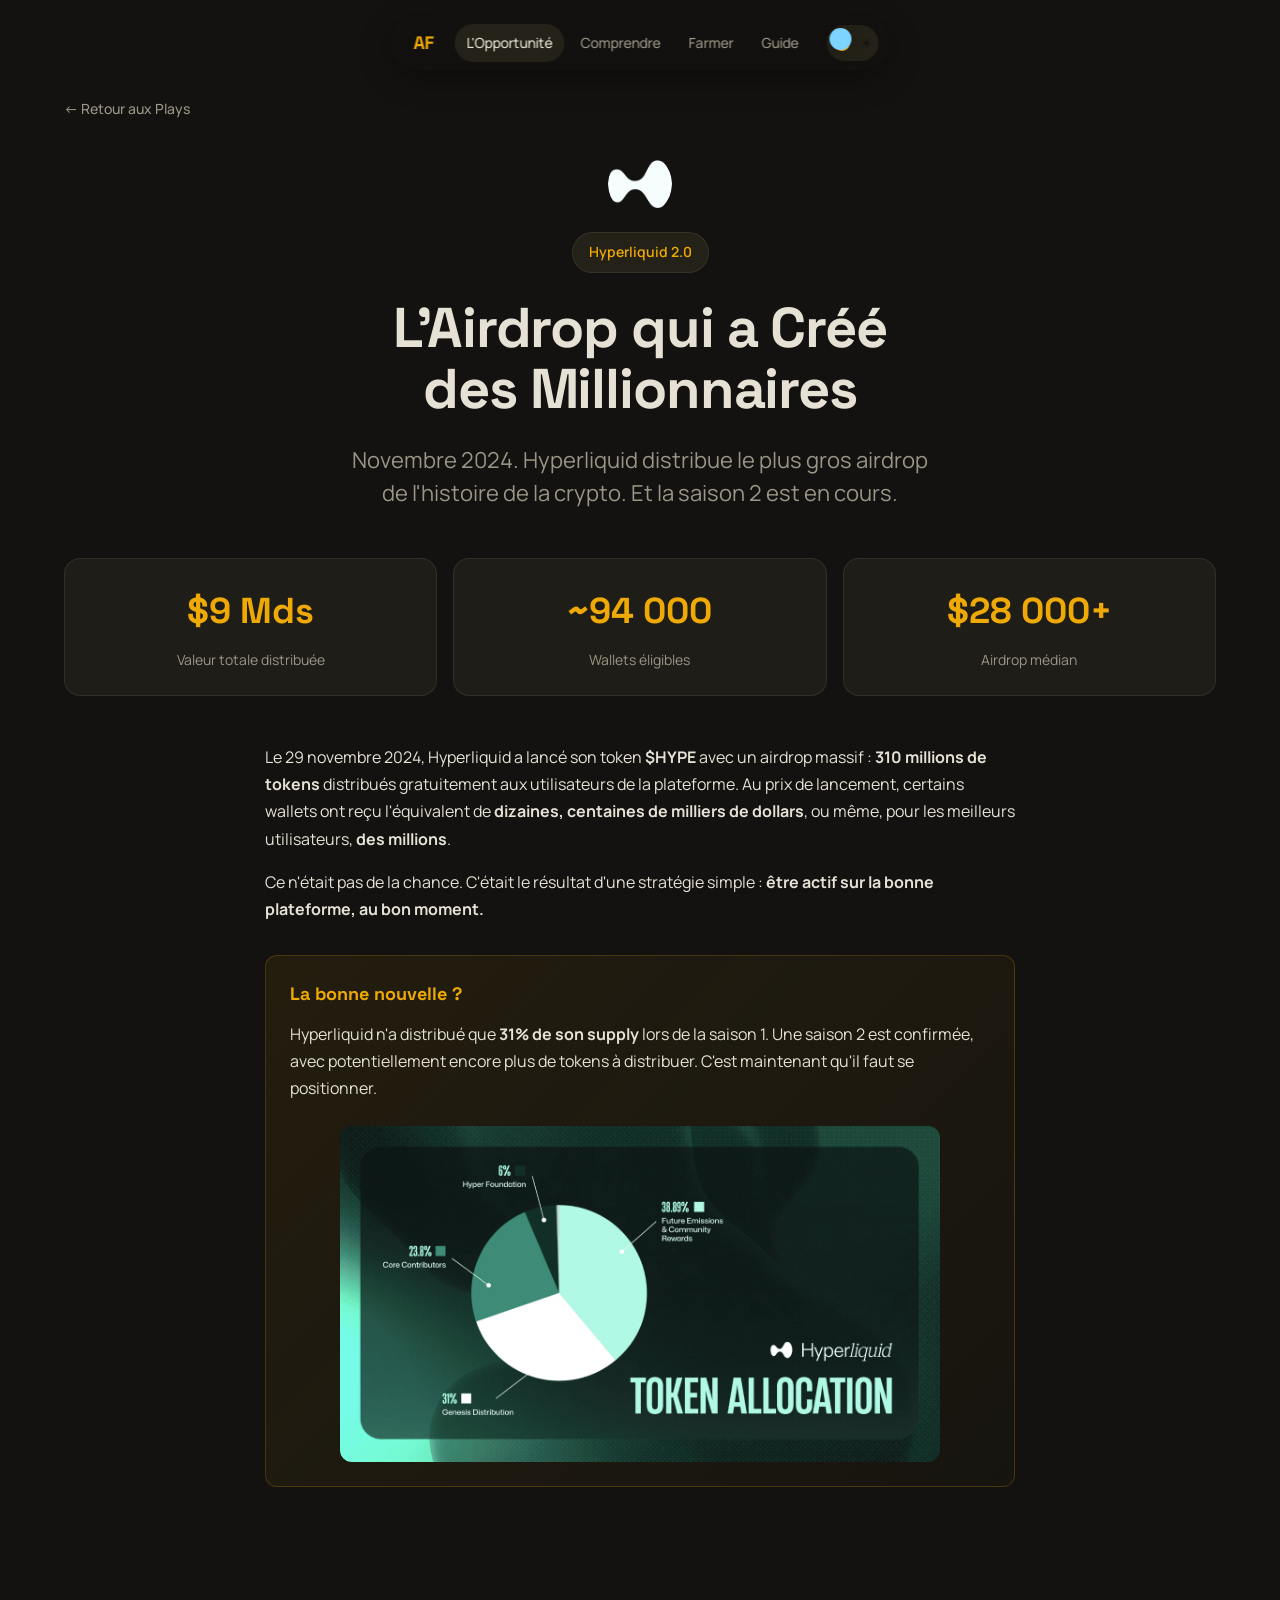
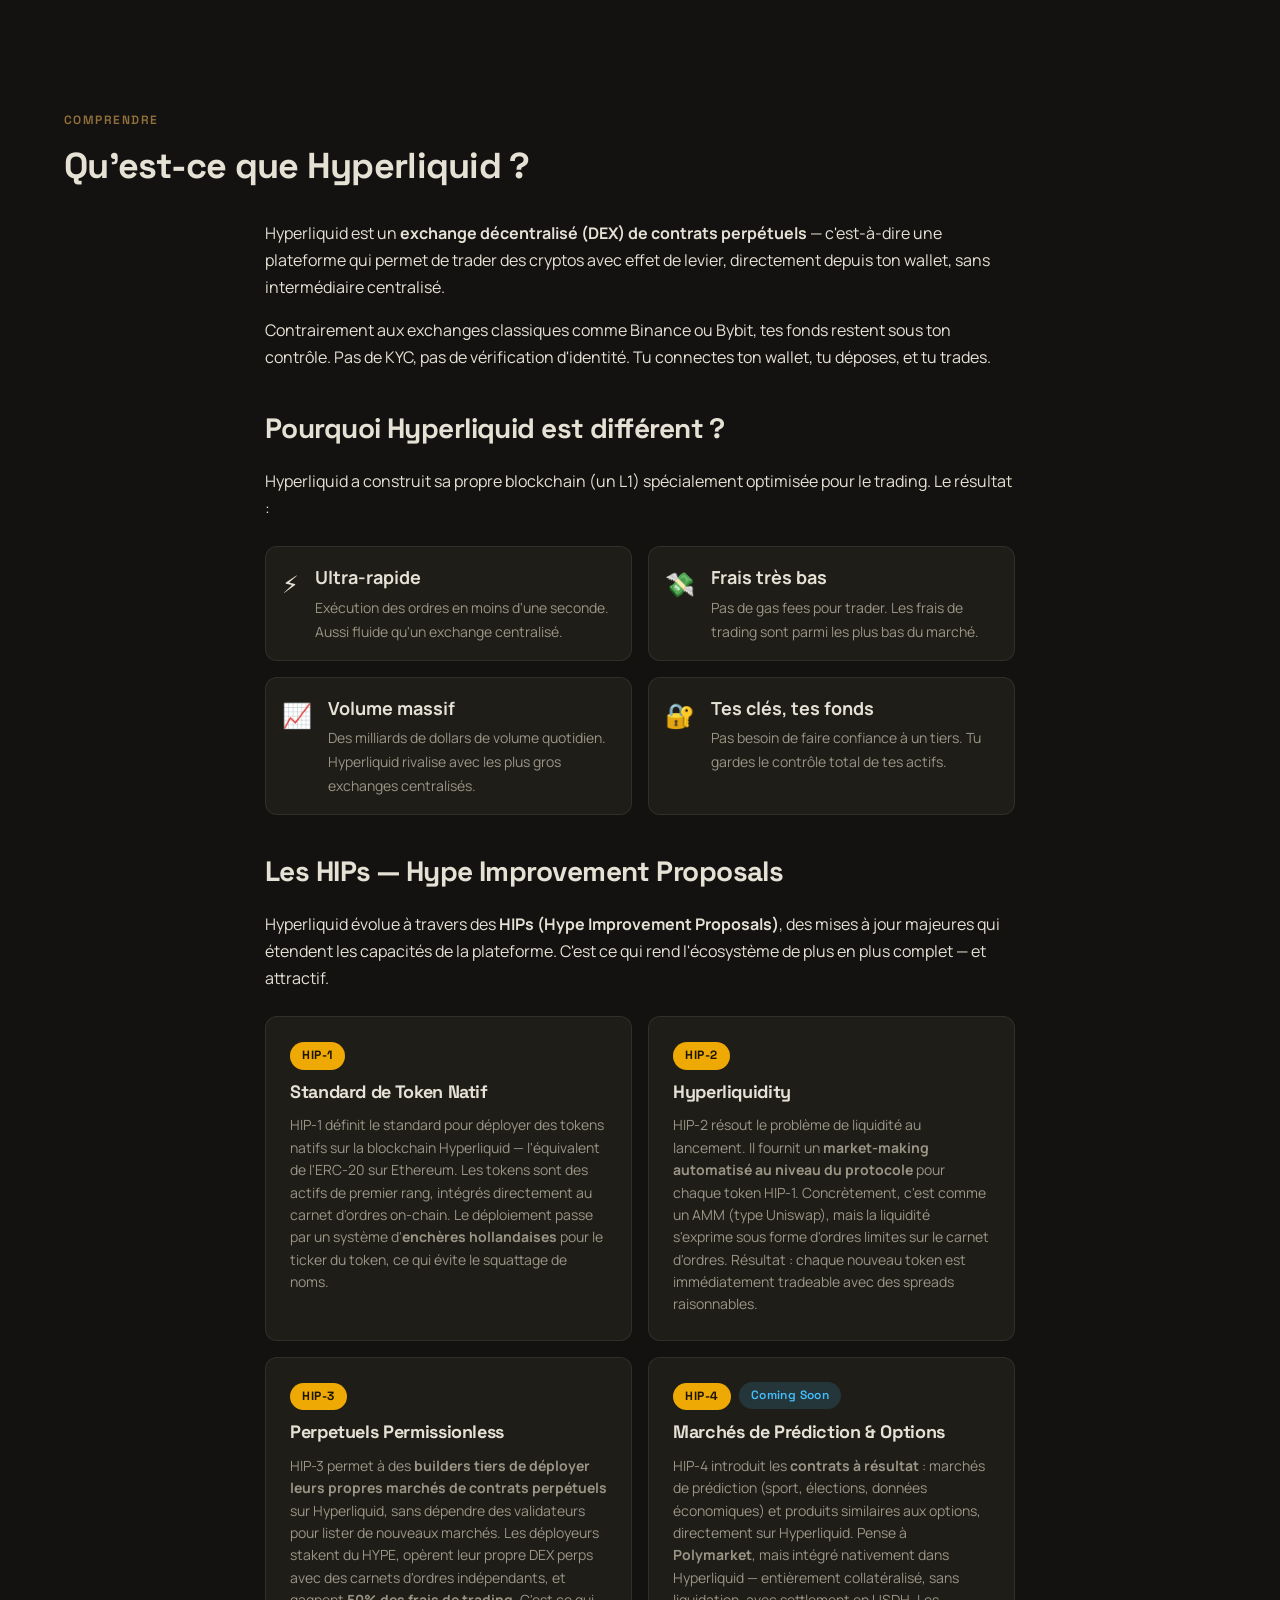
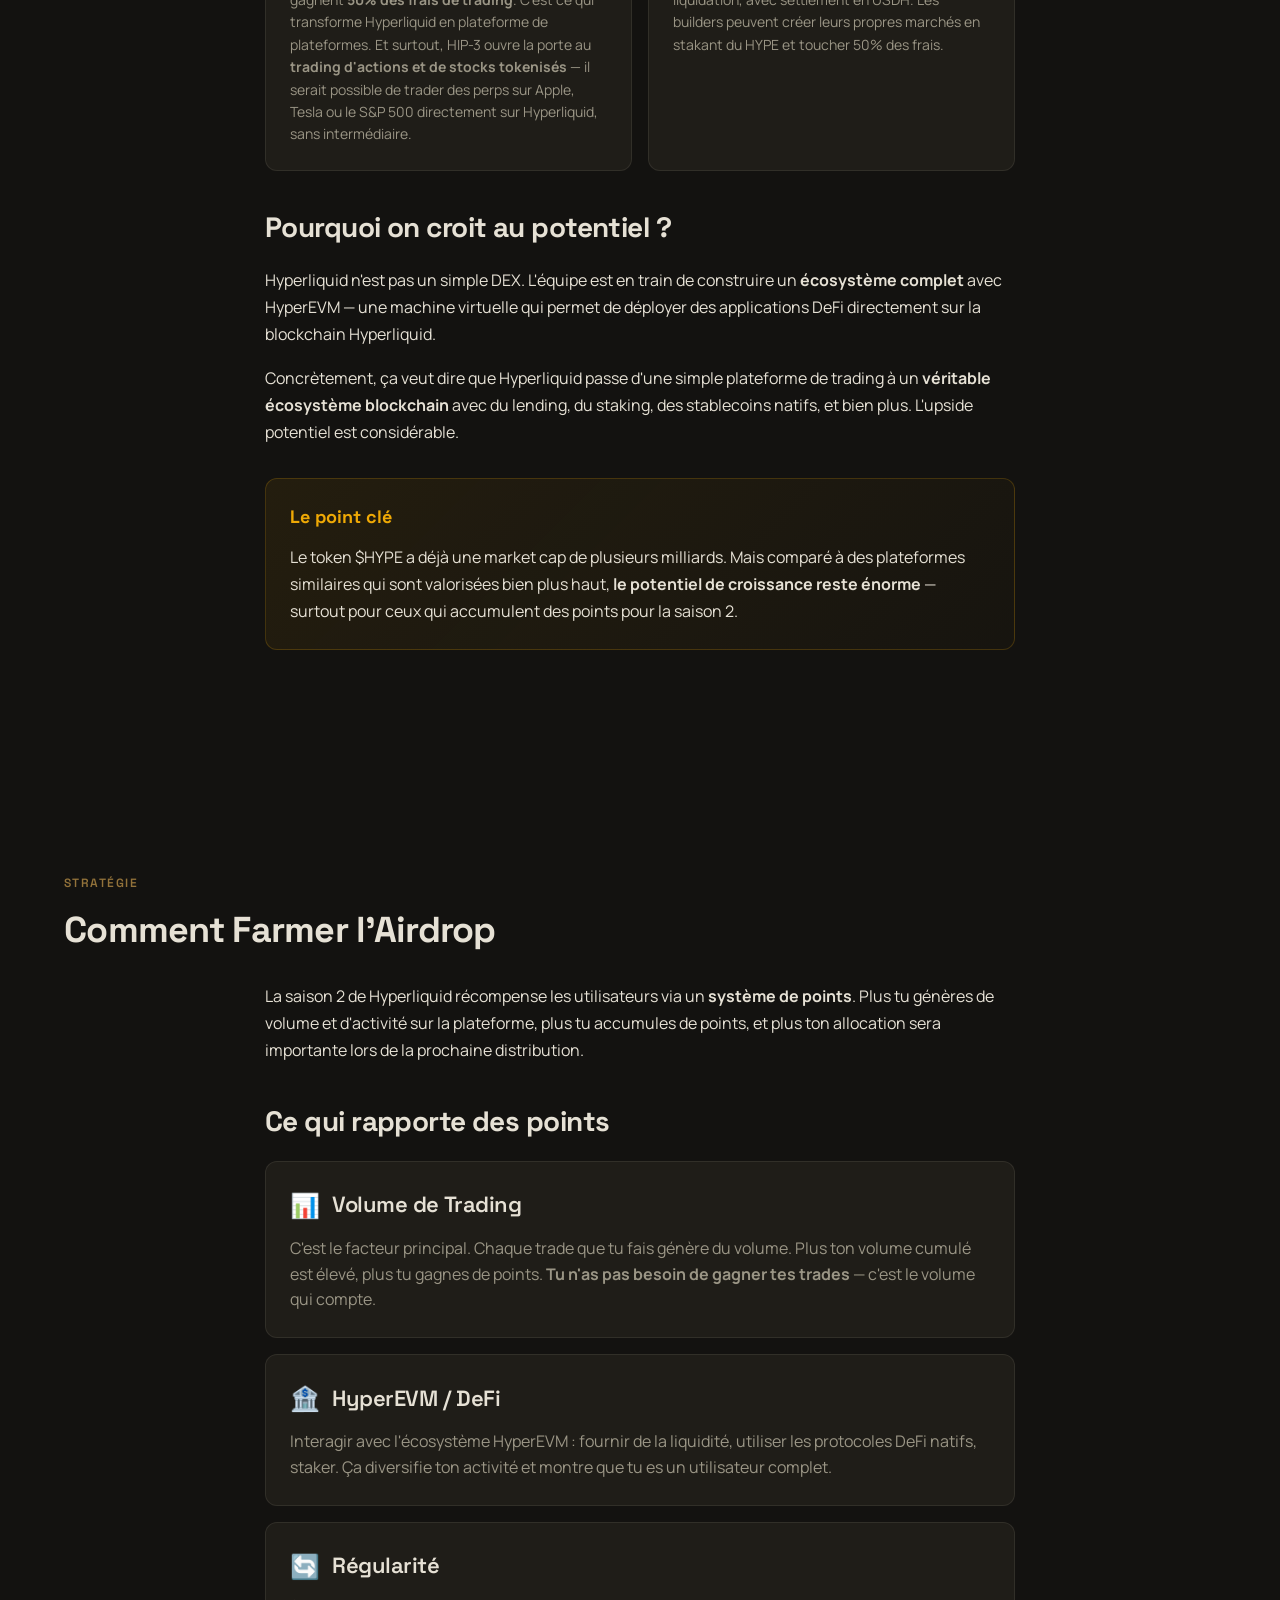
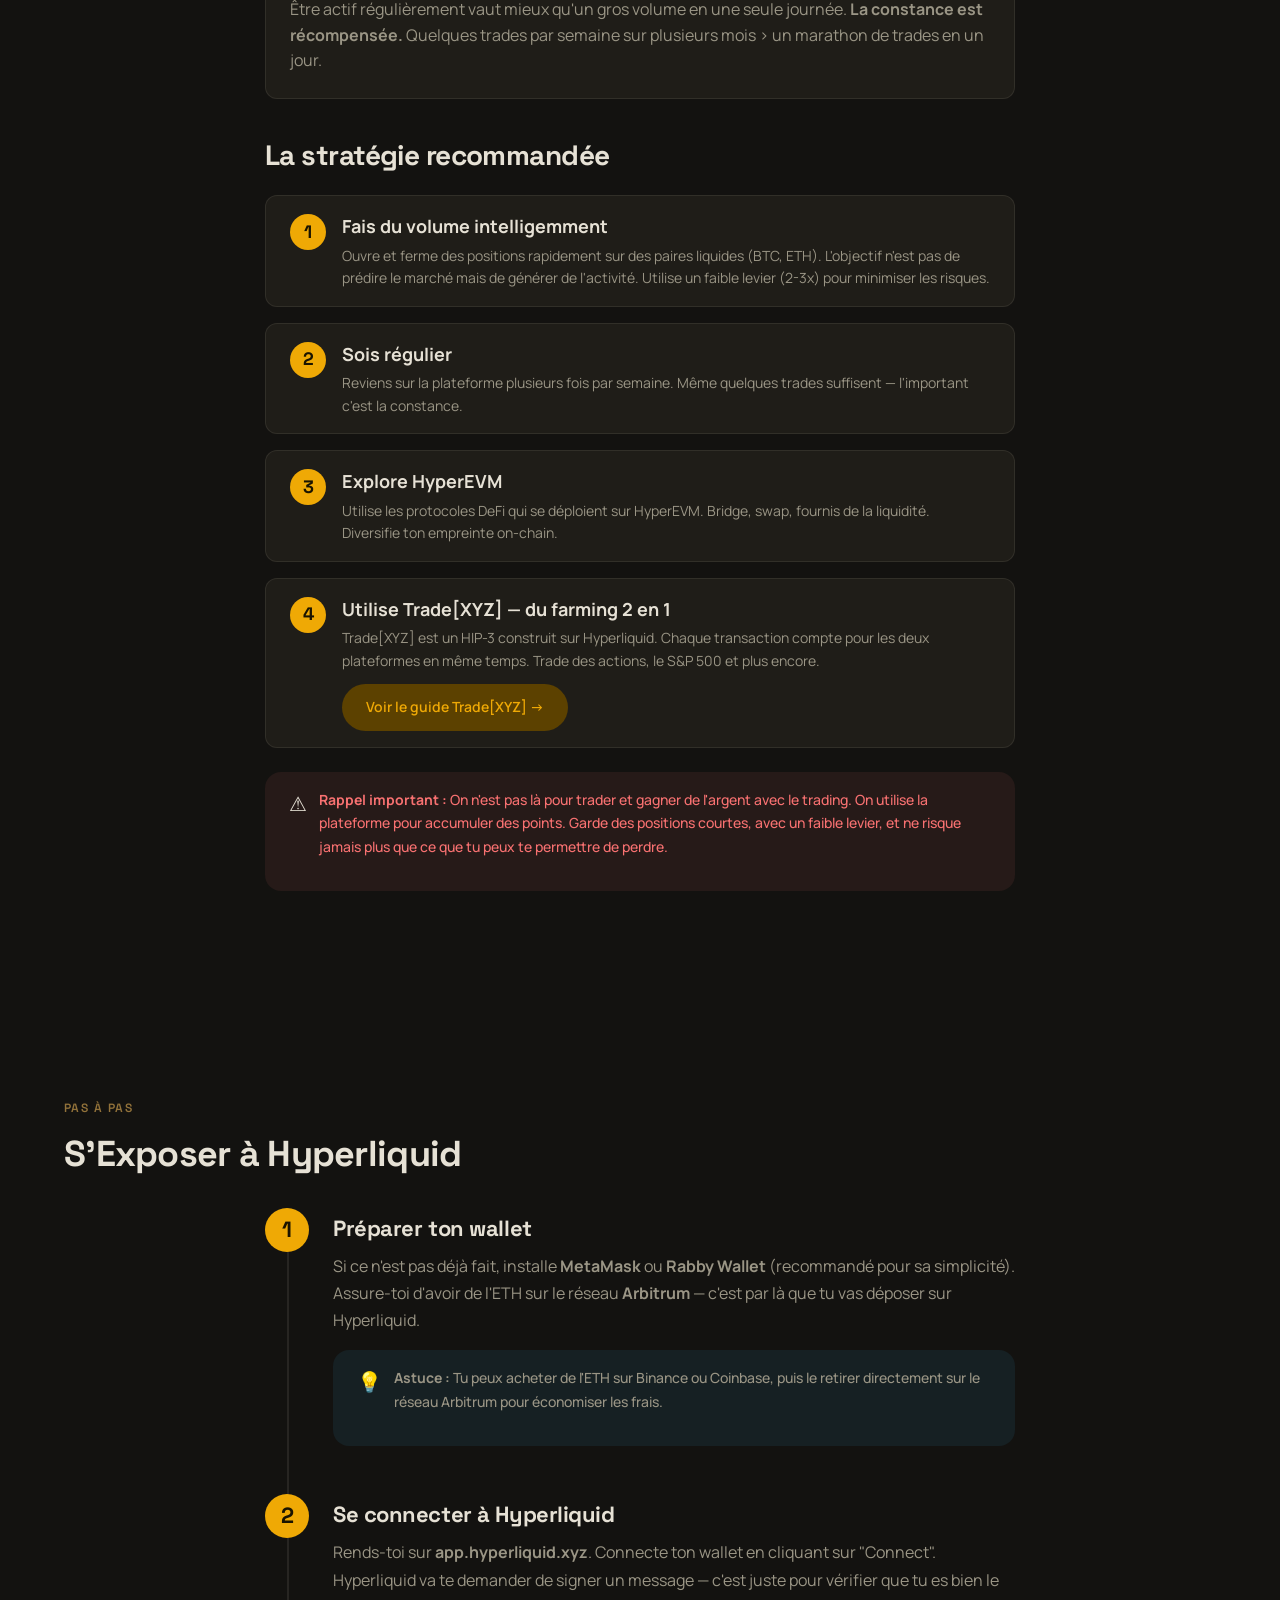
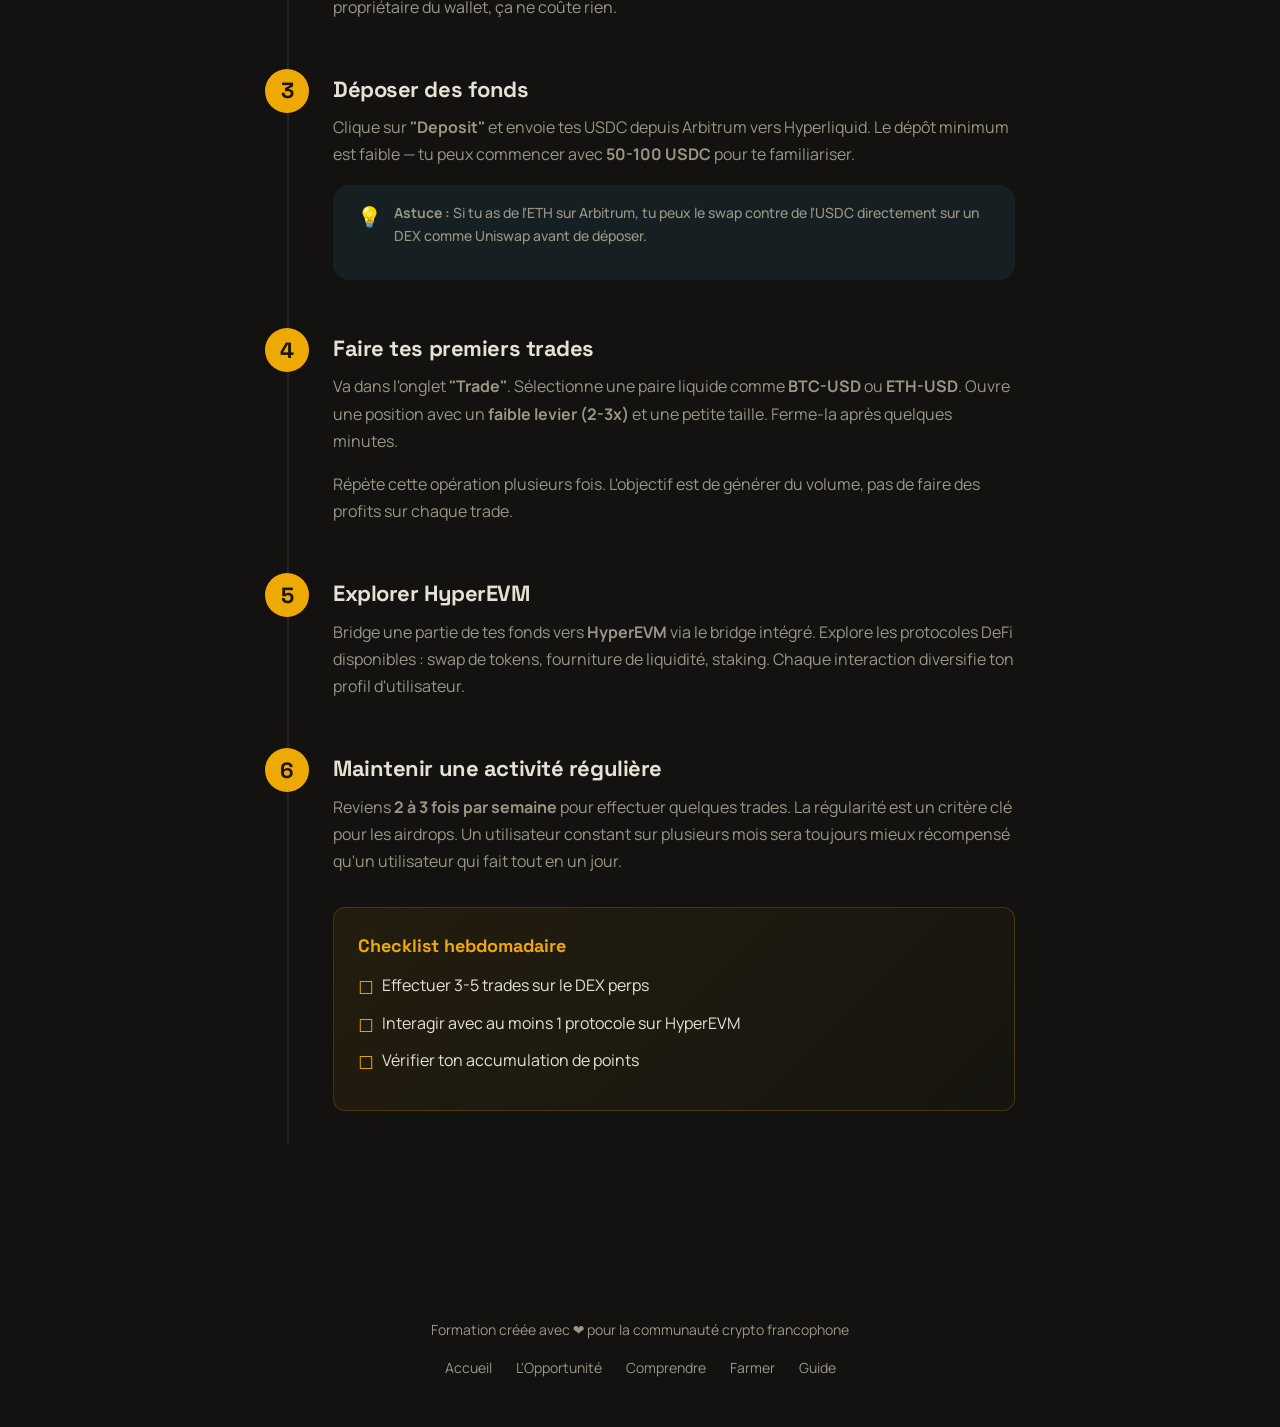
==== commit 36613c4a: "Code review complète : corrections a11y, SEO, performance et bugs - Fix crash script.js (null guards" ====
--- a/hyperliquid.html
+++ b/hyperliquid.html
@@ -4,6 +4,11 @@
   <meta charset="UTF-8">
   <meta name="viewport" content="width=device-width, initial-scale=1.0">
   <title>Guide Hyperliquid 2.0 — Airdrop Formation</title>
+  <meta name="description" content="Guide Hyperliquid : DEX perpétuel décentralisé, fonctionnement et stratégies de trading.">
+  <meta property="og:title" content="Guide Hyperliquid 2.0 — Airdrop Formation">
+  <meta property="og:description" content="Guide Hyperliquid : DEX perpétuel décentralisé, fonctionnement et stratégies de trading.">
+  <meta property="og:type" content="website">
+  <link rel="icon" type="image/svg+xml" href="data:image/svg+xml,%3Csvg xmlns='http://www.w3.org/2000/svg' viewBox='0 0 32 32'%3E%3Crect width='32' height='32' rx='6' fill='%23efa905'/%3E%3Ctext x='16' y='22' font-family='sans-serif' font-size='18' font-weight='bold' fill='%231a1400' text-anchor='middle'%3EAF%3C/text%3E%3C/svg%3E">
   <link rel="preconnect" href="https://fonts.googleapis.com">
   <link rel="preconnect" href="https://fonts.gstatic.com" crossorigin>
   <link href="https://fonts.googleapis.com/css2?family=Manrope:wght@300;400;500;600;700;800&family=Space+Grotesk:wght@400;500;600;700&display=swap" rel="stylesheet">
@@ -24,17 +29,19 @@
       <li><a href="#farm">Farmer</a></li>
       <li><a href="#steps">Guide</a></li>
     </ul>
-    <div class="theme-toggle" id="themeToggle" role="button" aria-label="Basculer thème clair/sombre">
+    <button class="theme-toggle" id="themeToggle" type="button" aria-label="Changer de thème">
       <span class="theme-toggle-icon moon">🌙</span>
       <span class="theme-toggle-icon sun">☀️</span>
-    </div>
+    </button>
     <button class="nav-hamburger" id="navHamburger" aria-label="Menu">☰</button>
   </nav>
 
+  <main>
+
   <!-- ═══════════════ SECTION 1 — HOOK ═══════════════ -->
   <section class="guide-section section" id="hook">
     <div class="container">
-      <a href="index.html" class="back-link reveal">← Retour aux Plays</a>
+      <a href="module5.html" class="back-link reveal">← Retour aux Plays</a>
 
       <div class="guide-hero reveal reveal-delay-1">
         <img src="HL symbol_light green.png" alt="Hyperliquid" class="guide-hero-logo">
@@ -308,6 +315,8 @@
     </div>
   </section>
 
+  </main>
+
   <!-- ═══════════════ FOOTER ═══════════════ -->
   <footer class="footer">
     <div class="container">
@@ -322,6 +331,8 @@
     </div>
   </footer>
 
+  <script>(function(){var s=localStorage.getItem('theme');if(s)document.documentElement.setAttribute('data-theme',s);})();</script>
   <script src="script.js"></script>
+  <script>(function(){var t=document.getElementById('themeToggle');if(t)t.addEventListener('click',function(){localStorage.setItem('theme',document.documentElement.getAttribute('data-theme'));});})();</script>
 </body>
 </html>
--- a/style.css
+++ b/style.css
@@ -21,6 +21,7 @@
   --on-primary: #1a1400;
   --surface-tint: #efa905;
   --outline-variant: rgba(154, 149, 133, 0.15);
+  --primary-hover: #d49804;
 
   /* Spacing scale */
   --sp-1: 0.25rem;
@@ -73,6 +74,9 @@
   --tertiary: #0077b6;
   --surface-tint: #b07d00;
   --on-primary: #ffffff;
+  --primary-hover: #c48a04;
+  --outline-variant: rgba(94, 90, 79, 0.2);
+  --tertiary-fixed: #0096d6;
 }
 
 /* ═══════════════════════════════════════════
@@ -245,6 +249,7 @@
   position: relative;
   width: 52px;
   height: 28px;
+  min-height: 36px;
   background: var(--surface-container-high);
   border-radius: 100px;
   cursor: pointer;
@@ -291,6 +296,8 @@
   display: none;
   width: 32px;
   height: 32px;
+  min-width: 44px;
+  min-height: 44px;
   align-items: center;
   justify-content: center;
   color: var(--on-surface);
@@ -551,7 +558,6 @@
   padding: var(--sp-6);
   box-shadow: 0 40px 80px rgba(0,0,0,0.25);
   transition: background var(--duration-md) ease, transform 0.05s linear, opacity 0.05s linear;
-  will-change: transform, opacity;
 }
 
 .hero-float-card:nth-child(1) {
@@ -614,10 +620,13 @@
 @media (max-width: 768px) {
   .hero { padding-top: var(--sp-24); }
   .hero-grid { grid-template-columns: 1fr; gap: var(--sp-8); }
-  .hero h1 { font-size: 2.5rem; }
-  .hero-visual { min-height: 280px; }
-  .hero-float-card { position: relative; top: auto; bottom: auto; left: auto; right: auto; width: 100% !important; transform: none !important; animation: none !important; }
-  .hero-visual { flex-direction: column; gap: var(--sp-4); }
+  .hero-visual { min-height: auto; flex-direction: column; gap: var(--sp-3); overflow: hidden; }
+  .hero-float-card { position: relative; top: auto; bottom: auto; left: auto; right: auto; width: 100% !important; transform: none !important; animation: none !important; padding: var(--sp-4); border-radius: 1rem; }
+  .hero-float-card .float-card-icon { font-size: 1.5rem; margin-bottom: var(--sp-2); }
+  .hero-float-card .float-card-label { font-size: var(--body-md); }
+  .hero-float-card .float-card-value { font-size: var(--body-md); }
+  .hero-grid-bg { display: none; }
+  .floating-lines-bg { display: none; }
 }
 
 /* ═══════════════════════════════════════════
@@ -856,6 +865,11 @@
   transition: background var(--duration-md) ease, transform var(--duration-md) var(--ease-out-expo);
 }
 
+.example-icon {
+  font-size: 2.5rem;
+  margin-bottom: var(--sp-3);
+}
+
 .example-card:hover {
   background: var(--surface-container-highest);
   transform: scale(1.03);
@@ -923,7 +937,7 @@
   font-weight: 500;
   color: var(--on-surface-variant);
   background: var(--surface-container-high);
-  transition: all var(--duration-md) ease;
+  transition: background var(--duration-md) ease, color var(--duration-md) ease, transform var(--duration-md) ease, opacity var(--duration-md) ease;
 }
 
 .filter-btn:hover,
@@ -1159,7 +1173,7 @@
   font-size: var(--body-md);
   color: var(--on-surface-variant);
   cursor: pointer;
-  transition: all var(--duration-md) var(--ease-out-expo);
+  transition: background var(--duration-md) var(--ease-out-expo), color var(--duration-md) var(--ease-out-expo), transform var(--duration-md) var(--ease-out-expo), opacity var(--duration-md) var(--ease-out-expo);
   margin-bottom: calc(200px - 44px);
 }
 
@@ -1234,7 +1248,7 @@
   font-size: var(--body-md);
   color: var(--on-surface-variant);
   flex-shrink: 0;
-  transition: all var(--duration-md) ease;
+  transition: background var(--duration-md) ease, color var(--duration-md) ease, transform var(--duration-md) ease, opacity var(--duration-md) ease;
 }
 
 .step-accordion.active .step-number {
@@ -1459,7 +1473,16 @@
 }
 
 @media (max-width: 768px) {
-  .process-arrow { transform: rotate(90deg); }
+  .process-flow {
+    display: grid;
+    grid-template-columns: 1fr auto 1fr auto 1fr auto 1fr;
+    align-items: center;
+    gap: var(--sp-2);
+  }
+  .process-step { max-width: none; gap: var(--sp-2); }
+  .process-icon { width: 44px; height: 44px; font-size: 1.25rem; border-radius: 0.75rem; }
+  .process-label { font-size: var(--label-sm); }
+  .process-arrow { font-size: 1rem; }
 }
 
 /* ═══════════════════════════════════════════
@@ -1679,3 +1702,82 @@
 .border-glow-card .step-accordion {
   overflow: hidden;
 }
+
+/* ═══════════════════════════════════════════
+   MOBILE — Global overrides
+   ═══════════════════════════════════════════ */
+@media (max-width: 768px) {
+  /* Spacing & sections */
+  .section { padding: var(--sp-12) 0; }
+  .container { padding: 0 var(--sp-4); }
+
+  /* Typography */
+  .section-title { font-size: var(--headline-md); }
+  .hero h1 { font-size: 2rem; }
+  .hero-subtitle { font-size: var(--body-md); margin-bottom: var(--sp-6); }
+  .hero-badge { font-size: var(--label-sm); padding: var(--sp-1) var(--sp-3); margin-bottom: var(--sp-4); }
+  .hero-cta { font-size: var(--body-md); padding: var(--sp-3) var(--sp-6); }
+
+  /* Float cards — masquées sur mobile */
+  .hero-visual { display: none; }
+
+  /* Explain cards */
+  .border-glow-card { --border-radius: 16px; --glow-padding: 20px; }
+  .border-glow-card .explain-card { padding: var(--sp-4); }
+  .explain-card h3 { font-size: var(--title-md); }
+  .explain-card-icon { font-size: 1.5rem !important; }
+
+  /* Exemples célèbres */
+  .examples-row { gap: var(--sp-3); }
+  .border-glow-card .example-card { padding: var(--sp-4); }
+  .example-card .example-icon { font-size: 1.5rem !important; margin-bottom: var(--sp-2) !important; }
+  .example-name { font-size: var(--body-md); }
+  .example-token { font-size: var(--label-sm); }
+  .example-value { font-size: var(--title-md); }
+  .example-label { font-size: var(--label-sm); }
+
+  /* Play cards */
+  .border-glow-card .play-card { padding: var(--sp-4); gap: var(--sp-3); }
+  .play-card-logo { width: 40px; height: 40px; border-radius: 0.75rem; }
+  .play-card-logo img { width: 22px; height: 22px; }
+  .play-card-name { font-size: var(--title-md); }
+  .play-card-category { font-size: var(--label-sm); }
+  .play-card-desc { font-size: var(--body-md); }
+  .play-meta-label { font-size: var(--label-sm); }
+  .play-meta-value, .difficulty-badge { font-size: var(--label-sm); }
+  .play-card-cta { font-size: var(--body-md); }
+
+  /* Onboarding */
+  .step-header { padding: var(--sp-3) var(--sp-4); }
+  .step-number { width: 28px; height: 28px; min-width: 44px; min-height: 44px; font-size: var(--body-md); }
+  .step-title { font-size: var(--title-md); }
+  .step-content { padding: var(--sp-4); padding-left: var(--sp-4); }
+  .step-content p { font-size: var(--body-md); }
+  .substep { gap: var(--sp-3); }
+  .substep-num { width: 24px; height: 24px; font-size: var(--label-sm); }
+  .substep-text { font-size: var(--body-md); }
+  .warning-box, .tip-box { padding: var(--sp-3); font-size: var(--body-md); }
+
+  /* Footer */
+  .footer { padding: var(--sp-6) 0; }
+  .footer-text { font-size: var(--body-md); }
+  .footer-links { gap: var(--sp-3); }
+  .footer-links a { font-size: var(--body-md); }
+
+  /* Loader */
+  .loader-text { font-size: 1.5rem !important; }
+}
+
+/* ═══════════════════════════════════════════
+   ACCESSIBILITY — Reduced Motion
+   ═══════════════════════════════════════════ */
+@media (prefers-reduced-motion: reduce) {
+  *, *::before, *::after {
+    animation-duration: 0.01ms !important;
+    animation-iteration-count: 1 !important;
+    transition-duration: 0.01ms !important;
+    scroll-behavior: auto !important;
+  }
+  .reveal { opacity: 1; transform: none; }
+  .floating-lines-bg { display: none; }
+}
--- a/guide.css
+++ b/guide.css
@@ -4,7 +4,7 @@
 
 /* Restore opaque background on guide pages */
 html, body {
-  background: var(--surface) !important;
+  background: var(--surface);
   transition: background var(--duration-md) ease;
 }
 
